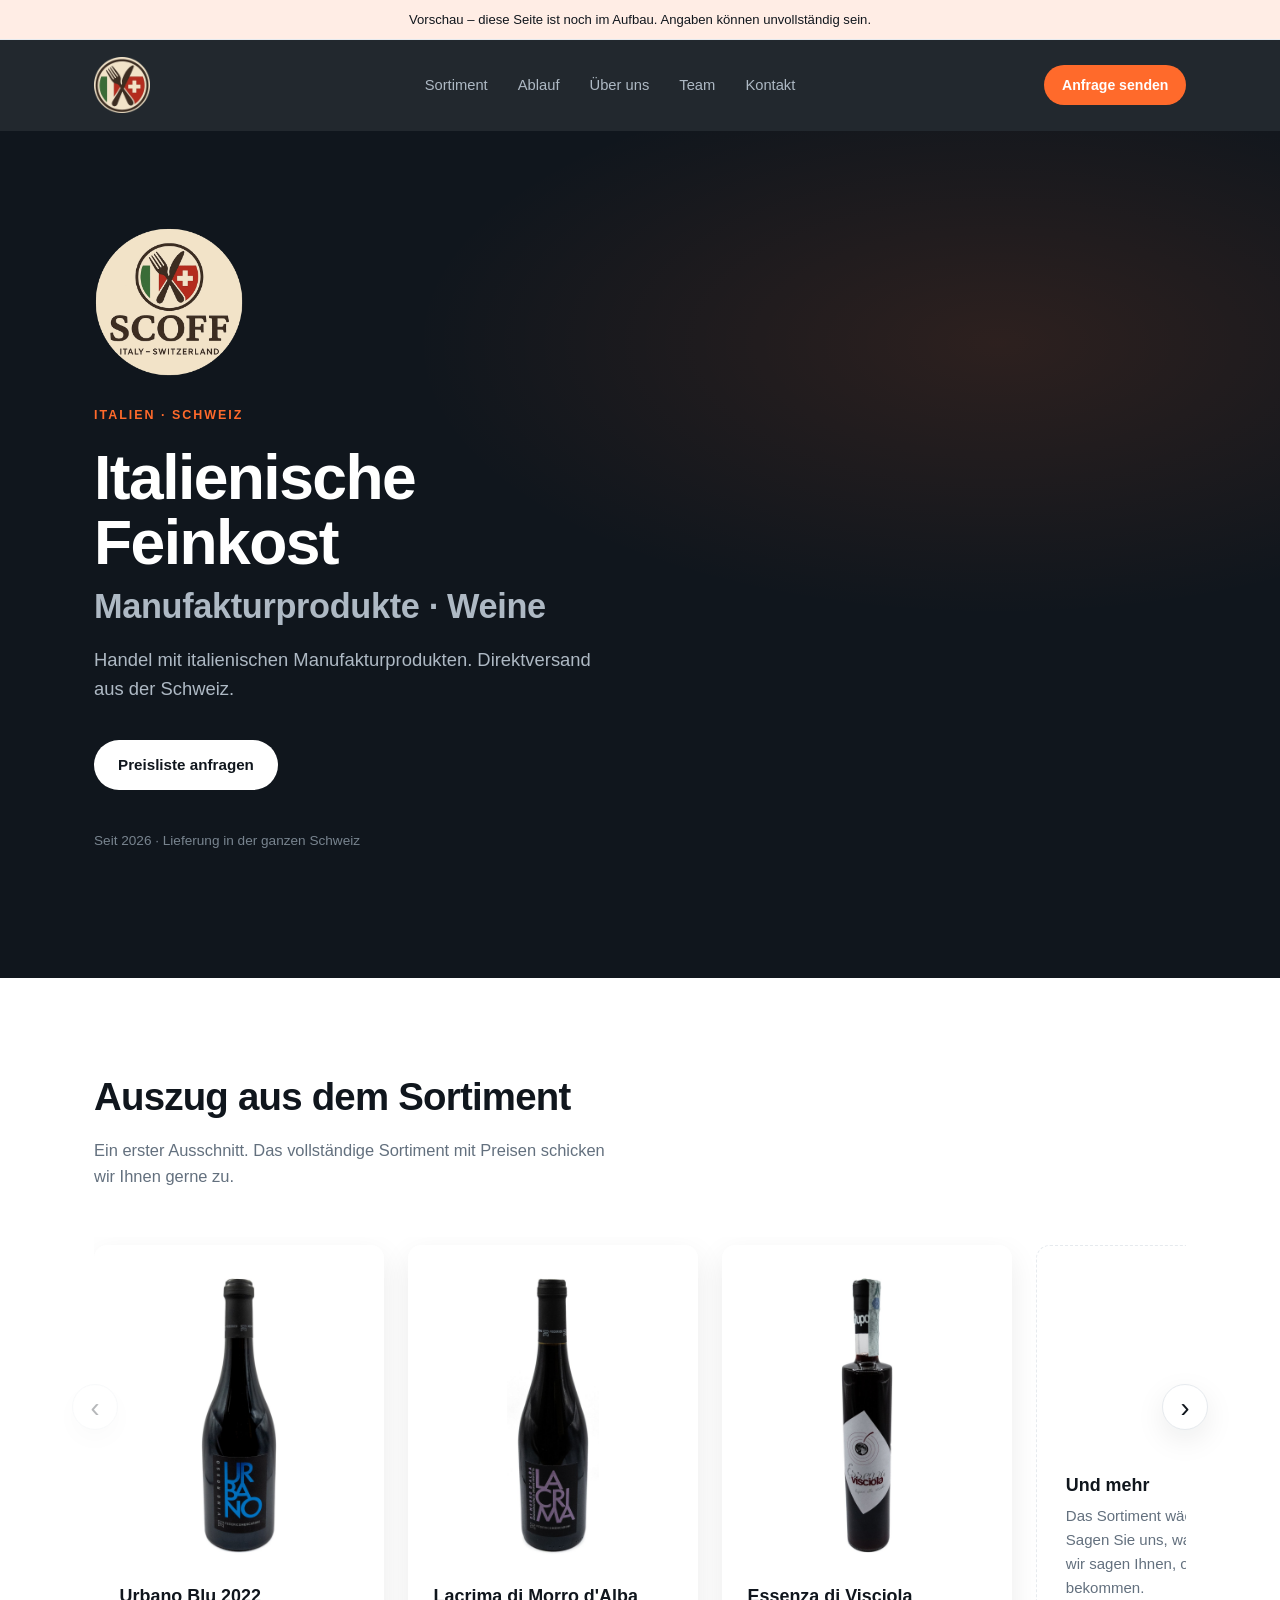
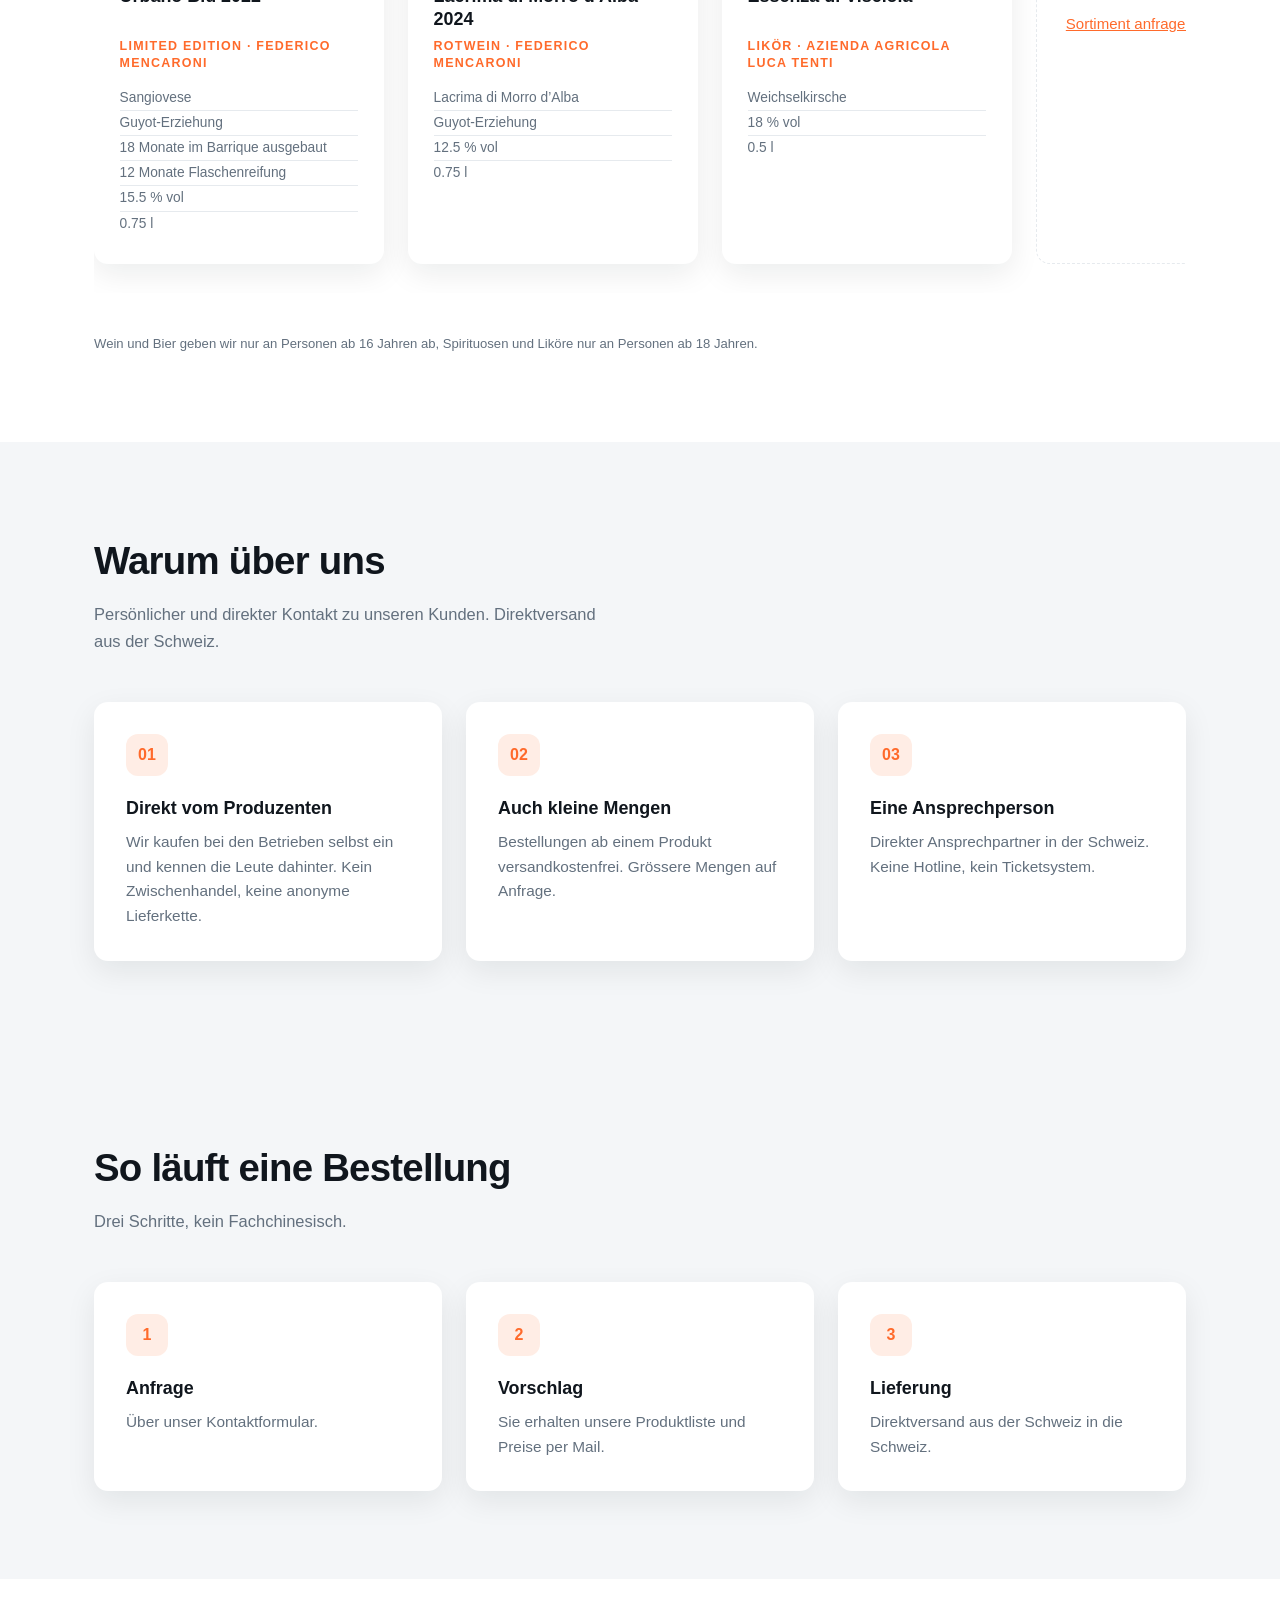
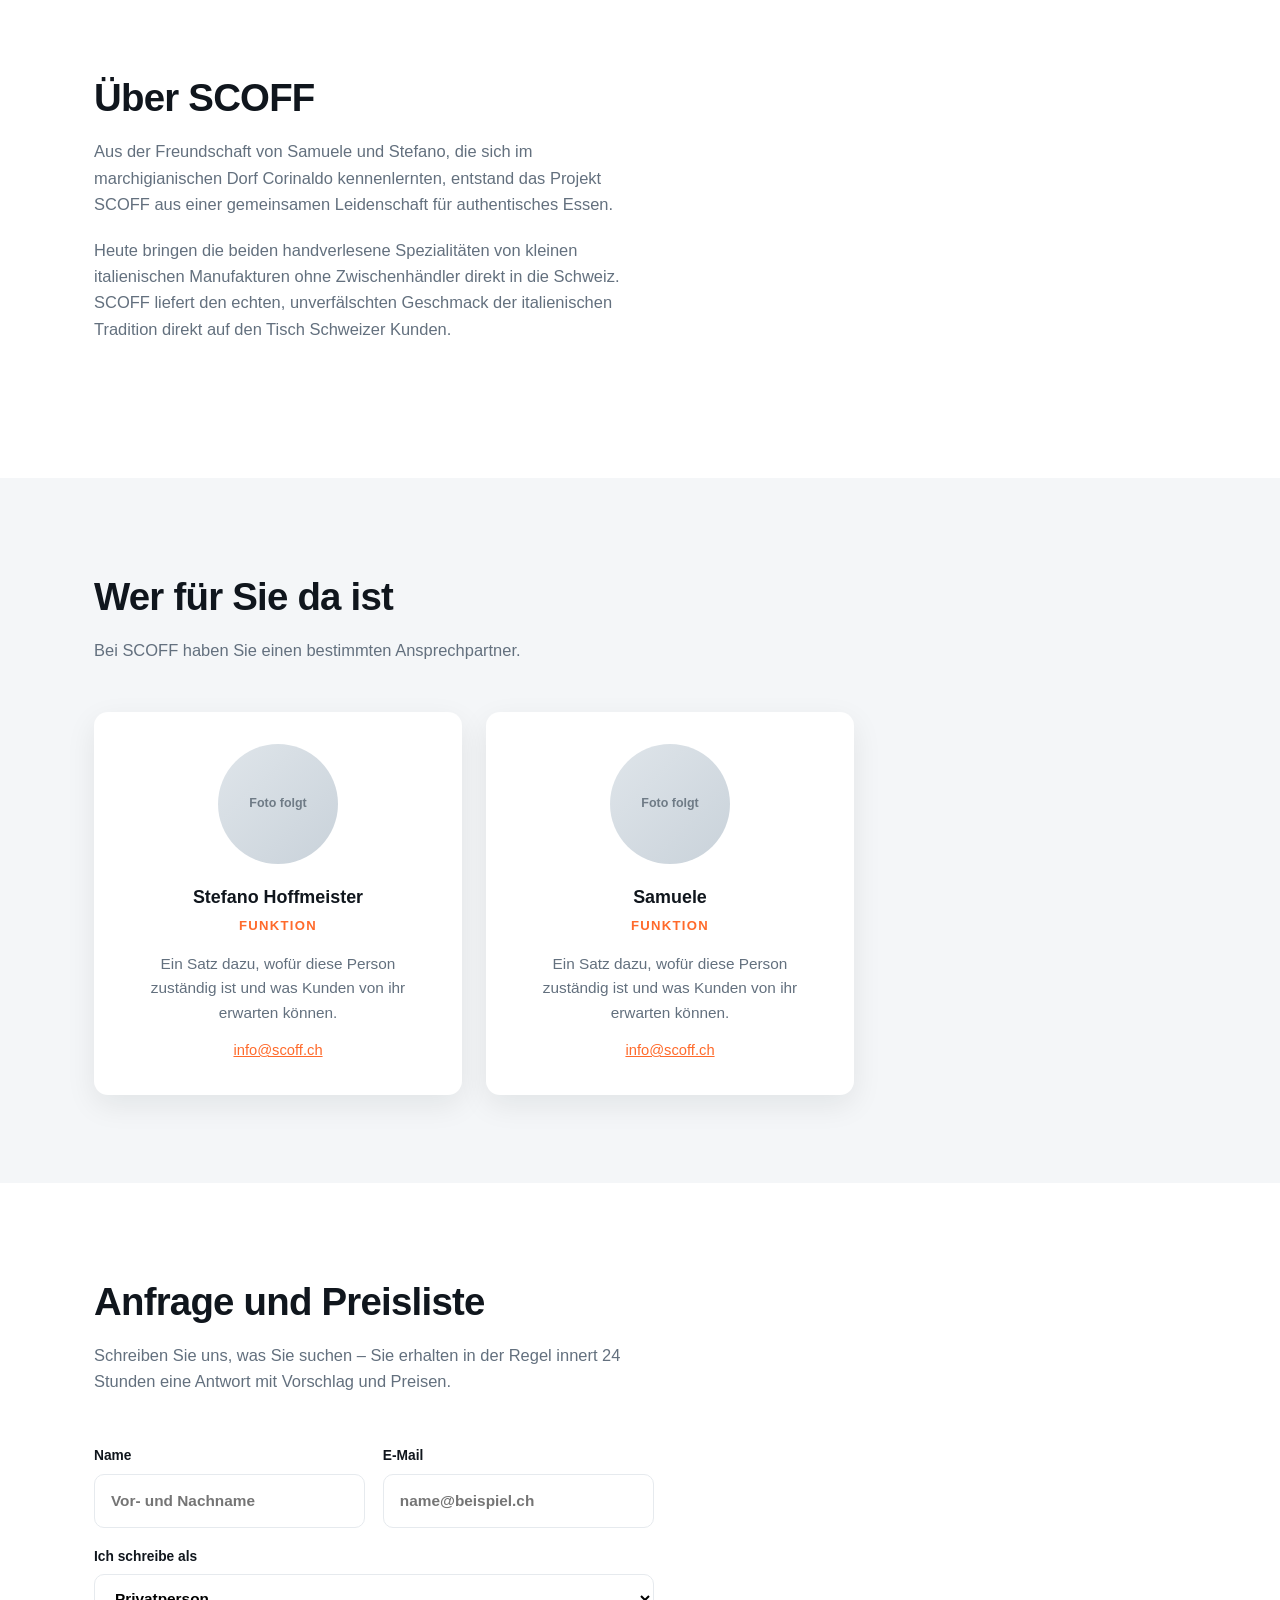
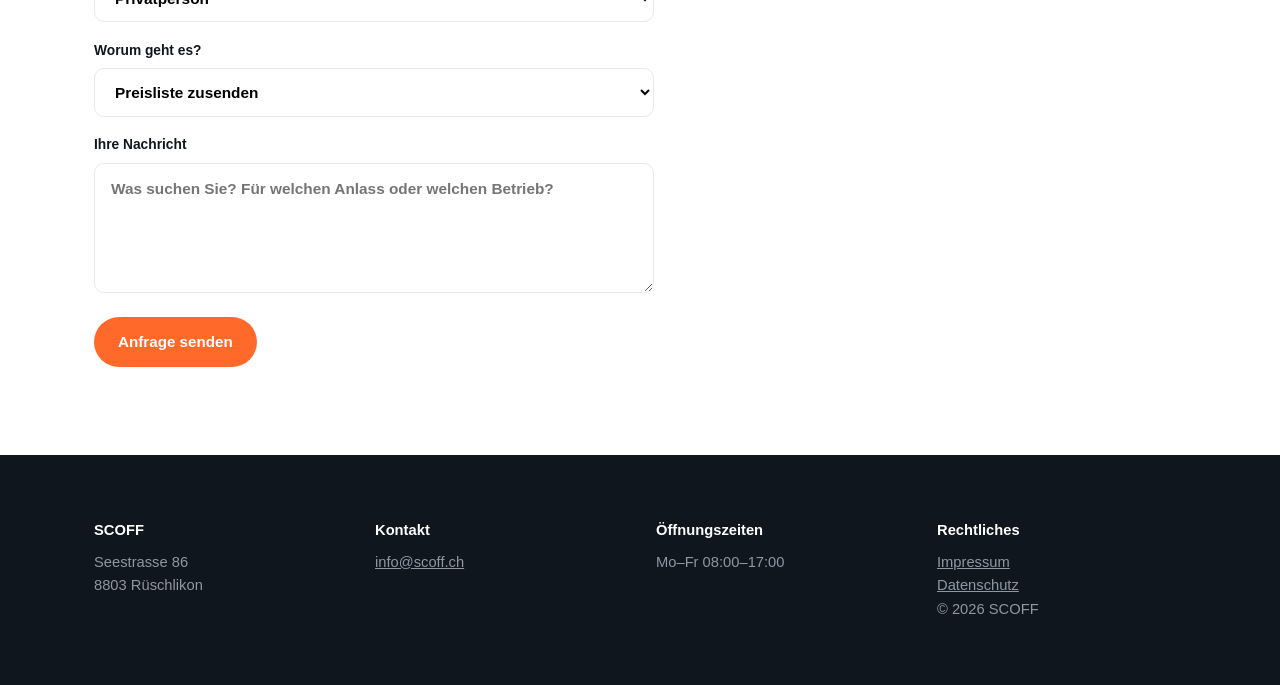
==== index.html @ 2f985b71 "Produktkarten ausgerichtet, Telefonnummer entfernt - Titel und Herkunftszeile bekommen ab 821px Plat" ====
<!DOCTYPE html>
<html lang="de">

<head>
  <meta charset="utf-8">
  <meta name="viewport" content="width=device-width, initial-scale=1">
  <!-- VORSCHAU: hält Suchmaschinen fern, solange die Seite unfertig ist.
       Vor dem Livegang diese Zeile entfernen. Siehe STAND.md. -->
  <meta name="robots" content="noindex, nofollow">
  <title>SCOFF – italienische Feinkost und Manufakturprodukte in der Schweiz</title>
  <!-- PLATZHALTER: anpassen, sobald das Sortiment feststeht.
       Dieser Text erscheint bei Google unter dem Titel. -->
  <meta name="description"
    content="SCOFF handelt mit italienischer Feinkost, Manufakturprodukten und Weinen. Direktversand aus der Schweiz, mit fester Ansprechperson.">
  <link rel="icon" href="images/favicon-32.png" sizes="32x32">
  <link rel="icon" href="images/favicon-64.png" sizes="64x64">
  <link rel="apple-touch-icon" href="images/apple-touch-icon.png">
  <!-- Die Nummer hinter dem Dateinamen ist die Version. Wird sie erhöht,
       holen Browser die Datei neu statt aus dem Zwischenspeicher.
       Nach jeder Änderung an styles.css oder script.js hochzählen. -->
  <link rel="stylesheet" href="styles.css?v=12">
</head>

<body>

  <!-- VORSCHAU-BANNER: vor dem Livegang zusammen mit der noindex-Zeile
       im <head> und der robots.txt entfernen. Siehe STAND.md. -->
  <div class="vorschau">
    Vorschau – diese Seite ist noch im Aufbau. Angaben können unvollständig sein.
  </div>


  <a class="skip-link" href="#inhalt">Zum Inhalt springen</a>

  <!-- ===================== Kopfzeile ===================== -->
  <header class="site-header">
    <div class="wrap">
      <!-- Zwei Fassungen des Logos. Welche zu sehen ist, entscheidet styles.css:
         am Computer das Zeichen, auf dem Handy oben das vollständige Logo und
         nach dem Scrollen Zeichen plus Schriftzug. -->
      <a class="logo" href="index.html" aria-label="SCOFF – zur Startseite">
        <img class="logo-bild logo-bild--voll" src="images/scoff-logo.png" alt="" width="110" height="110">
        <img class="logo-bild logo-bild--zeichen" src="images/scoff-emblem.png" alt="" width="56" height="56">
        <span class="logo-wort">SCOFF</span>
      </a>

      <nav class="nav" id="hauptnavigation" aria-label="Hauptnavigation">
        <a href="#sortiment">Sortiment</a>
        <a href="#ablauf">Ablauf</a>
        <a href="#ueber-uns">Über uns</a>
        <a href="#team">Team</a>
        <a href="#kontakt">Kontakt</a>
        <!-- Nur im aufgeklappten Handy-Menü sichtbar -->
        <a class="nav-cta" href="#kontakt">Anfrage senden</a>
      </nav>

      <div class="header-actions">
        <a class="btn btn--small header-cta" href="#kontakt">Anfrage senden</a>
        <button class="nav-toggle" id="nav-toggle" aria-expanded="false" aria-controls="hauptnavigation">
          <span aria-hidden="true">☰</span>
          <span class="visually-hidden">Menü öffnen</span>
        </button>
      </div>
    </div>
  </header>

  <main id="inhalt">

    <!-- ===================== Hero ===================== -->
    <div class="hero">
      <div class="wrap">
        <!-- PLATZHALTER: Diese drei Zeilen sind das Wichtigste der ganzen Seite.
           Sie sollten in den Worten deines Kollegen stehen, nicht in meinen. -->
        <img class="hero-logo" src="images/scoff-logo.png"
          alt="Logo von SCOFF: Messer und Gabel über der italienischen und der Schweizer Flagge" width="160"
          height="160">
        <p class="eyebrow">Italien · Schweiz</p>
        <h1>Italienische Feinkost<span class="h1-zusatz">Manufakturprodukte · Weine</span></h1>
        <p class="lead">Handel mit italienischen Manufakturprodukten. Direktversand aus der Schweiz.</p>
        <div class="hero-aktionen">
          <a class="btn btn--light" href="#kontakt">Preisliste anfragen</a>
        </div>
        <p class="hero-note">Seit 2026 · Lieferung in der ganzen Schweiz</p>
      </div>
    </div>

    <!-- ===================== Sortiment ===================== -->
    <section class="section" id="sortiment">
      <div class="wrap">
        <h2>Auszug aus dem Sortiment</h2>
          <p class="sub">Ein erster Ausschnitt. Das vollständige Sortiment mit Preisen schicken wir Ihnen gerne zu.</p>

        <div class="slider">
          <button class="slider-knopf slider-knopf--zurueck" type="button" data-richtung="-1">
            <span aria-hidden="true">‹</span>
            <span class="visually-hidden">Vorheriges Produkt</span>
          </button>

          <div class="slider-spur" id="sortiment-spur" role="region" aria-label="Produkte im Sortiment" tabindex="0">

            <article class="produkt">
              <img class="produkt-bild" src="images/wein-urbano.jpg"
                alt="Flasche Urbano, Vino Rosso von Federico Mencaroni" width="456" height="1400" loading="lazy">
              <div class="produkt-text">
                <h3>Urbano Blu 2022</h3>
                <p class="produkt-herkunft">Limited Edition · Federico Mencaroni</p>
                <ul class="produkt-daten">
                  <li>Sangiovese</li>
                  <li>Guyot-Erziehung</li>
                  <li>18 Monate im Barrique ausgebaut</li>
                  <li>12 Monate Flaschenreifung</li>
                  <li>15.5 % vol</li>
                  <li>0.75 l</li>
                </ul>
              </div>
            </article>

            <article class="produkt">
              <img class="produkt-bild" src="images/wein-lacrima.jpg"
                alt="Flasche Lacrima di Morro d'Alba von Federico Mencaroni" width="432" height="1400" loading="lazy">
              <div class="produkt-text">
                <h3>Lacrima di Morro d'Alba 2024</h3>
                <p class="produkt-herkunft">Rotwein · Federico Mencaroni</p>
                <ul class="produkt-daten">
                  <li>Lacrima di Morro d’Alba</li>
                  <li>Guyot-Erziehung</li>
                  <li>12.5 % vol</li>
                  <li>0.75 l</li>
                </ul>
              </div>
            </article>

            <article class="produkt">
              <img class="produkt-bild" src="images/likoer-visciola.jpg"
                alt="Flasche Essenza Visciola, italienischer Sauerkirschlikör" width="344" height="1400" loading="lazy">
              <div class="produkt-text">
                <h3>Essenza di Visciola</h3>
                <p class="produkt-herkunft">Likör · Azienda Agricola Luca Tenti</p>
                <ul class="produkt-daten">
                  <li>Weichselkirsche</li>
                  <li>18 % vol</li>
                  <li>0.5 l</li>
                </ul>
              </div>
            </article>

            <!-- PLATZHALTER: Sobald weitere Kategorien feststehen (Olivenöl, Pasta,
             Salumi, Käse …), hier weitere Karten nach demselben Muster ergänzen.
             Diese Karte bis dahin stehen lassen oder löschen. -->
            <article class="produkt produkt--mehr">
              <div class="produkt-text">
                <h3>Und mehr</h3>
                <p>Das Sortiment wächst laufend. Sagen Sie uns, was Sie suchen – wir sagen Ihnen, ob wir es bekommen.
                </p>
                <p><a href="#kontakt">Sortiment anfragen</a></p>
              </div>
            </article>

          </div>

          <button class="slider-knopf slider-knopf--vor" type="button" data-richtung="1">
            <span aria-hidden="true">›</span>
            <span class="visually-hidden">Nächstes Produkt</span>
          </button>
        </div>

        <p class="slider-hinweis">Zum Blättern wischen oder die Pfeile benutzen.</p>

        <p class="hinweis-klein">Wein und Bier geben wir nur an Personen ab 16 Jahren ab, Spirituosen und Liköre nur an
          Personen ab 18 Jahren.</p>
      </div>
    </section>

    <!-- ===================== Warum SCOFF ===================== -->
    <section class="section section--soft" id="direktimport">
      <div class="wrap">
        <h2>Warum über uns</h2>
        <p class="sub">Persönlicher und direkter Kontakt zu unseren Kunden. Direktversand aus der Schweiz.</p>

        <div class="grid">
          <article class="card">
            <div class="badge" aria-hidden="true">01</div>
            <h3>Direkt vom Produzenten</h3>
            <p>Wir kaufen bei den Betrieben selbst ein und kennen die Leute dahinter. Kein Zwischenhandel, keine anonyme
              Lieferkette.</p>
          </article>
          <article class="card">
            <div class="badge" aria-hidden="true">02</div>
            <h3>Auch kleine Mengen</h3>
            <p>Bestellungen ab einem Produkt versandkostenfrei. Grössere Mengen auf Anfrage.</p>
          </article>
          <article class="card">
            <div class="badge" aria-hidden="true">03</div>
            <h3>Eine Ansprechperson</h3>
            <p>Direkter Ansprechpartner in der Schweiz. Keine Hotline, kein Ticketsystem.</p>
          </article>
        </div>
      </div>
    </section>

    <!-- ===================== Ablauf ===================== -->
    <section class="section section--soft" id="ablauf">
      <div class="wrap">
        <h2>So läuft eine Bestellung</h2>
        <p class="sub">Drei Schritte, kein Fachchinesisch.</p>

        <div class="grid">
          <article class="card">
            <div class="badge" aria-hidden="true">1</div>
            <h3>Anfrage</h3>
            <p>Über unser Kontaktformular.</p>
          </article>
          <article class="card">
            <div class="badge" aria-hidden="true">2</div>
            <h3>Vorschlag</h3>
            <p>Sie erhalten unsere Produktliste und Preise per Mail.</p>
          </article>
          <article class="card">
            <div class="badge" aria-hidden="true">3</div>
            <h3>Lieferung</h3>
            <p>Direktversand aus der Schweiz in die Schweiz.</p>
          </article>
        </div>
      </div>
    </section>

    <!-- ===================== Über uns ===================== -->
    <section class="section" id="ueber-uns">
      <div class="wrap">
        <div>
          <h2>Über SCOFF</h2>
          <p class="sub sub--tight">Aus der Freundschaft von Samuele und Stefano, die sich im marchigianischen Dorf
            Corinaldo kennenlernten, entstand das Projekt SCOFF aus einer gemeinsamen Leidenschaft für authentisches
            Essen.</p>
          <p class="sub">Heute bringen die beiden handverlesene Spezialitäten von kleinen italienischen Manufakturen
            ohne Zwischenhändler direkt in die Schweiz. SCOFF liefert den echten, unverfälschten Geschmack der
            italienischen Tradition direkt auf den Tisch Schweizer Kunden.</p>
        </div>
      </div>
    </section>

    <!-- ===================== Team ===================== -->
    <section class="section section--soft" id="team">
      <div class="wrap">
        <h2>Wer für Sie da ist</h2>
        <p class="sub">Bei SCOFF haben Sie einen bestimmten Ansprechpartner.</p>

        <div class="team">

          <article class="person">
            <!-- PLATZHALTER: sobald das Foto da ist, das div durch dieses img ersetzen:
               <img class="person-foto" src="images/person-1.jpg" alt="Portrait von VORNAME NACHNAME"> -->
            <div class="person-foto person-foto--leer" aria-hidden="true">Foto folgt</div>
            <!-- PLATZHALTER: Funktion und den Satz eintragen, sobald sie da sind. -->
            <h3>Stefano Hoffmeister</h3>
            <p class="person-rolle">Funktion</p>
            <p>Ein Satz dazu, wofür diese Person zuständig ist und was Kunden von ihr erwarten können.</p>
            <p class="person-kontakt">
              <a href="mailto:info@scoff.ch">info@scoff.ch</a>
            </p>
          </article>

          <article class="person">
            <!-- PLATZHALTER: sobald das Foto da ist, das div durch dieses img ersetzen:
               <img class="person-foto" src="images/person-2.jpg" alt="Portrait von VORNAME NACHNAME"> -->
            <div class="person-foto person-foto--leer" aria-hidden="true">Foto folgt</div>
            <!-- PLATZHALTER: Nachname, Funktion und den Satz eintragen, sobald sie da sind. -->
            <h3>Samuele</h3>
            <p class="person-rolle">Funktion</p>
            <p>Ein Satz dazu, wofür diese Person zuständig ist und was Kunden von ihr erwarten können.</p>
            <p class="person-kontakt">
              <a href="mailto:info@scoff.ch">info@scoff.ch</a>
            </p>
          </article>

        </div>
      </div>
    </section>

    <!-- ===================== Kontakt ===================== -->
    <section class="section" id="kontakt">
      <div class="wrap">
        <h2>Anfrage und Preisliste</h2>
        <p class="sub">Schreiben Sie uns, was Sie suchen – Sie erhalten in der Regel innert 24 Stunden eine Antwort mit
          Vorschlag und Preisen.</p>

        <!-- PLATZHALTER: DEINE_FORM_ID in der nächsten Zeile durch die echte
           Formspree-ID ersetzen. Sie steht nach dem Anlegen des Formulars auf
           formspree.io und sieht etwa so aus: xayzbwqr
           Vorher verschickt das Formular nichts. -->
        <form class="form" action="https://formspree.io/f/DEINE_FORM_ID" method="POST">

          <!-- Nach dem Absenden landet der Besucher auf der Danke-Seite. -->
          <input type="hidden" name="_next" value="https://canuma-studio.github.io/Scoff/danke.html">
          <!-- Betreffzeile der Mail, die bei euch ankommt. -->
          <input type="hidden" name="_subject" value="Neue Anfrage über die Website">
          <!-- Spamfalle: für Menschen unsichtbar. Füllt ein Bot sie aus,
             verwirft Formspree die Anfrage. -->
          <input type="text" name="_gotcha" class="gotcha" tabindex="-1" autocomplete="off">

          <div class="form-row">
            <div>
              <label for="name">Name
                <input type="text" id="name" name="name" placeholder="Vor- und Nachname" required>
              </label>
            </div>
            <div>
              <label for="email">E-Mail
                <input type="email" id="email" name="email" placeholder="name@beispiel.ch" required>
              </label>
            </div>
          </div>

          <label for="typ">Ich schreibe als
            <select id="typ" name="typ">
              <option>Privatperson</option>
              <option>Restaurant oder Bar</option>
              <option>Handel oder Wiederverkauf</option>
              <option>Anderes</option>
            </select>
          </label>

          <label for="anliegen">Worum geht es?
            <select id="anliegen" name="anliegen">
              <option>Preisliste zusenden</option>
              <option>Beratung zu einem Produkt</option>
              <option>Bestellung</option>
              <option>Anderes</option>
            </select>
          </label>

          <label for="nachricht">Ihre Nachricht
            <textarea id="nachricht" name="nachricht"
              placeholder="Was suchen Sie? Für welchen Anlass oder welchen Betrieb?" required></textarea>
          </label>

          <div><button class="btn" type="submit">Anfrage senden</button></div>
        </form>
      </div>
    </section>

  </main>

  <!-- ===================== Fusszeile ===================== -->
  <footer class="site-footer">
    <div class="wrap">
      <!-- PLATZHALTER: Telefon und E-Mail fehlen noch. -->
      <div>
        <strong>SCOFF</strong>
        Seestrasse 86<br>
        8803 Rüschlikon
      </div>
      <div>
        <strong>Kontakt</strong>
        <!-- PLATZHALTER: echte E-Mail-Adresse eintragen, sobald die Domain steht. -->
        <a href="mailto:info@scoff.ch">info@scoff.ch</a>
      </div>
      <div>
        <strong>Öffnungszeiten</strong>
        Mo–Fr 08:00–17:00
      </div>
      <div>
        <strong>Rechtliches</strong>
        <a href="impressum.html">Impressum</a><br>
        <a href="datenschutz.html">Datenschutz</a><br>
        <span>© <span id="jahr">2026</span> SCOFF</span>
      </div>
    </div>
  </footer>

  <script src="script.js?v=12"></script>
</body>

</html>
---- styles.css ----
/* ==========================================================================
   Scoff – zentrale Stildatei
   Alle Farben, Abstände und Schriftgrössen stehen HIER oben als Variablen.
   Willst du z.B. die Akzentfarbe ändern: nur --accent anpassen, sonst nichts.
   ========================================================================== */

/* --- 1. Design-Variablen (die einzige Stelle mit festen Werten) ----------- */
:root {
  /* Farben */
  --bg:            #ffffff;
  --bg-soft:       #f4f6f8;
  --dark:          #10161d;
  --ink:           #10161d;
  --muted:         #63707e;
  --line:          #e6eaee;
  --accent:        #ff6a2b;
  --accent-soft:   rgba(255, 106, 43, 0.12);
  --accent-ink:    #ffffff;
  --on-dark:       #aeb9c4;

  /* Abstände */
  --gap:           1.5rem;
  --gap-lg:        3.5rem;
  --section-y:     5.5rem;

  /* Bausteine mit fester Groesse */
  --logo-klein:          56px;   /* Logo in der Kopfzeile */
  --logo-handy-gross:    118px;  /* vollstaendiges Logo oben auf dem Handy */
  --logo-hero:           150px;  /* grosses Logo im Hero */
  --header-hoehe:        96px;   /* damit Ankerlinks nicht darunter rutschen */
  --produkt-bild-hoehe:  340px;  /* Hoehe der Flaschenfotos */
  --produkt-breite:      290px;  /* Breite einer Produktkarte im Slider */

  /* Formen */
  --radius:        14px;
  --radius-sm:     10px;
  --shadow:        0 10px 30px rgba(16, 22, 29, .08);

  /* Schrift */
  --font: -apple-system, BlinkMacSystemFont, "Segoe UI", Helvetica, Arial, sans-serif;
  --max-width: 1140px;
}

/* --- 2. Grundlagen ------------------------------------------------------- */
* { box-sizing: border-box; }

html { scroll-behavior: smooth; }

body {
  margin: 0;
  font-family: var(--font);
  color: var(--ink);
  background: var(--bg);
  line-height: 1.6;
  -webkit-font-smoothing: antialiased;
}

img { max-width: 100%; display: block; }

a { color: var(--accent); }

:focus-visible {
  outline: 3px solid var(--accent);
  outline-offset: 2px;
}

/* Damit Ankerlinks nicht unter dem fixen Header verschwinden */
section { scroll-margin-top: var(--header-hoehe); }

/* Nur für Screenreader sichtbar */
.visually-hidden {
  position: absolute; width: 1px; height: 1px;
  padding: 0; margin: -1px; overflow: hidden;
  clip: rect(0 0 0 0); white-space: nowrap; border: 0;
}

.skip-link {
  position: absolute; left: 0; top: -60px; z-index: 100;
  background: var(--accent); color: var(--accent-ink);
  padding: .8rem 1.2rem; text-decoration: none;
}
.skip-link:focus { top: 0; }

/* --- 3. Layout-Bausteine ------------------------------------------------- */
.wrap {
  max-width: var(--max-width);
  margin: 0 auto;
  padding-inline: var(--gap);
}

.section { padding-block: var(--section-y); }
.section--soft { background: var(--bg-soft); }

.grid {
  display: grid;
  grid-template-columns: repeat(auto-fit, minmax(240px, 1fr));
  gap: var(--gap);
}

.two-col {
  display: grid;
  grid-template-columns: 1fr 1fr;
  gap: var(--gap-lg);
  align-items: center;
}

/* --- 4. Schrift ---------------------------------------------------------- */
h1 {
  font-size: clamp(2.2rem, 5.5vw, 3.9rem);
  line-height: 1.05;
  letter-spacing: -.025em;
  font-weight: 800;
  margin: 0 0 1.3rem;
  max-width: 16ch;
}

h2 {
  font-size: clamp(1.7rem, 3.4vw, 2.4rem);
  letter-spacing: -.02em;
  font-weight: 800;
  margin: 0 0 .6rem;
}

h3 { font-size: 1.12rem; font-weight: 700; margin: 0 0 .5rem; }

.eyebrow {
  color: var(--accent);
  font-weight: 700;
  letter-spacing: .16em;
  font-size: .78rem;
  text-transform: uppercase;
  margin: 0 0 1.2rem;
}

.lead { font-size: 1.15rem; margin: 0 0 2.3rem; max-width: 50ch; }

.sub {
  color: var(--muted);
  font-size: 1.03rem;
  margin: 0 0 3rem;
  max-width: 58ch;
}

.sub--tight { margin-bottom: 1.2rem; }

/* --- 5. Knöpfe ----------------------------------------------------------- */
.btn {
  display: inline-block;
  background: var(--accent);
  color: var(--accent-ink);
  text-decoration: none;
  padding: .8rem 1.5rem;
  border-radius: 999px;
  font: inherit;
  font-weight: 700;
  font-size: .95rem;
  border: none;
  cursor: pointer;
}
.btn:hover { filter: brightness(1.07); }
.btn--small { padding: .55rem 1.1rem; font-size: .88rem; }
.btn--light { background: #fff; color: var(--dark); }

/* --- 5b. Vorschau-Hinweis ------------------------------------------------ */
/* Dezenter Streifen ganz oben, solange die Seite unfertig ist. Scrollt weg,
   die Kopfzeile darunter bleibt wie gewohnt oben kleben.
   Vor dem Livegang zusammen mit dem Banner im HTML entfernen. */
.vorschau {
  background: var(--accent-soft);
  color: var(--ink);
  border-bottom: 1px solid var(--line);
  text-align: center;
  font-size: .82rem;
  padding: .55rem var(--gap);
}

/* --- 6. Kopfzeile -------------------------------------------------------- */
.site-header {
  position: sticky; top: 0; z-index: 20;
  background: rgba(16, 22, 29, .92);
  backdrop-filter: blur(8px);
}

.site-header .wrap {
  display: flex; align-items: center; justify-content: space-between;
  gap: 1rem; padding-block: 1.1rem;
  transition: padding-block .25s ease;
}

/* In der Kopfzeile steht nur das Emblem - der Name steht gross im Hero. */
.logo {
  display: flex; align-items: center;
  text-decoration: none;
}

.logo-bild {
  width: var(--logo-klein);
  height: var(--logo-klein);
  /* Damit das Logo beim Scrollen gleitend schrumpft statt zu springen */
  transition: width .25s ease, height .25s ease;
}

/* Am Computer steht in der Kopfzeile nur das Zeichen; der Name steht
   gross im Hero. Die beiden anderen Fassungen sind fuer das Handy. */
.logo-bild--voll { display: none; }
.logo-wort { display: none; }

.nav a {
  margin-left: 1.6rem; text-decoration: none;
  color: var(--on-dark); font-size: .92rem; font-weight: 500;
}
.nav a:hover { color: #fff; }

.header-actions {
  display: flex;
  align-items: center;
  gap: .5rem;
}

/* Knopf im aufgeklappten Handy-Menü. Auf dem Desktop unsichtbar,
   dort steht der Knopf rechts in der Kopfzeile. */
.nav-cta { display: none; }

.nav-toggle {
  display: none;
  background: none; border: 0; cursor: pointer;
  padding: .4rem; color: #fff; font-size: 1.5rem; line-height: 1;
}

/* --- 7. Hero ------------------------------------------------------------- */
.hero {
  background: var(--dark); color: #fff;
  padding-block: 6rem 7rem;
  position: relative; overflow: hidden;
}
.hero::after {
  content: ""; position: absolute; inset: 0; pointer-events: none;
  background: radial-gradient(900px 420px at 78% 25%, var(--accent-soft), transparent 65%);
}
.hero .wrap { position: relative; z-index: 1; }

/* Grosses Logo ueber der Schlagzeile */
.hero-logo {
  width: var(--logo-hero);
  height: var(--logo-hero);
  margin-bottom: 1.8rem;
}
/* Zweite Zeile der Hero-Ueberschrift: gleiche Ueberschrift, kleiner gesetzt.
   Die Groesse ist in em angegeben, haengt also an der Groesse von h1 und
   waechst und schrumpft mit ihr mit. */
.h1-zusatz {
  display: block;
  font-size: .55em;
  font-weight: 700;
  letter-spacing: -.01em;
  color: var(--on-dark);
  margin-top: .35em;
}

.hero .lead { color: var(--on-dark); }
.hero-note { margin-top: 2.5rem; color: #78848f; font-size: .85rem; }

/* Die beiden Knöpfe im Hero. flex mit gap statt margin-left:
   so stehen sie beim Umbrechen sauber untereinander. */
.hero-aktionen {
  display: flex;
  flex-wrap: wrap;
  gap: .7rem;
}

/* --- 8. Karten und Panels ------------------------------------------------ */
.card {
  background: #fff;
  border-radius: var(--radius);
  padding: 2rem;
  box-shadow: var(--shadow);
}
.card p { margin: 0; color: var(--muted); font-size: .96rem; }

.badge {
  width: 42px; height: 42px; border-radius: 12px;
  background: var(--accent-soft); color: var(--accent);
  display: grid; place-items: center;
  font-weight: 800; margin-bottom: 1.1rem;
}

.panel {
  background: #fff;
  border-radius: var(--radius);
  padding: 2.5rem;
  box-shadow: var(--shadow);
}
.panel p { color: var(--muted); margin: 0 0 1.6rem; }
.panel--dark { background: var(--dark); color: #fff; }
.panel--dark p { color: var(--on-dark); }

.split { display: grid; grid-template-columns: 1fr 1fr; gap: var(--gap); }

/* Produktkarten im Sortiment */
.produkt {
  background: #fff;
  border-radius: var(--radius);
  box-shadow: var(--shadow);
  overflow: hidden;
  display: flex;
  flex-direction: column;
}

/* contain statt cover: die Flasche wird nie angeschnitten.
   Feste Hoehe, damit alle Flaschen gleich gross wirken. */
.produkt-bild {
  width: 100%;
  height: var(--produkt-bild-hoehe);
  object-fit: contain;
  background: #fff;
  padding: 1.4rem;
}

.produkt-text { padding: 0 1.6rem 1.8rem; }
.produkt-text p { color: var(--muted); font-size: .94rem; margin: 0 0 .7rem; }
.produkt-text p:last-child { margin-bottom: 0; }

/* Damit die Datenlisten aller Karten auf gleicher Hoehe beginnen, bekommen
   Titel und Herkunftszeile so viel Platz, wie die laengste von beiden braucht:
   zwei Zeilen. Nur ab 821px noetig - auf dem Handy steht immer nur eine
   Karte im Bild, dort waere der reservierte Platz nur eine Luecke. */
@media (min-width: 821px) {
  /* Zeilenhoehe fest, damit min-height genau zwei Zeilen entspricht. */
  .produkt-text h3 { line-height: 1.25; min-height: 2.5em; }
  .produkt .produkt-herkunft { line-height: 1.35; min-height: 2.7em; }
  .produkt--mehr .produkt-text h3 { min-height: 0; }
}

.produkt .produkt-herkunft {
  color: var(--accent);
  font-weight: 700;
  font-size: .78rem;
  letter-spacing: .1em;
  text-transform: uppercase;
  margin-bottom: .9rem;
}

/* Karte ohne Foto, die auf das restliche Sortiment hinweist */
.produkt--mehr {
  background: transparent;
  box-shadow: none;
  border: 1px dashed var(--line);
  justify-content: center;
}
.produkt--mehr .produkt-text { padding: 2rem 1.8rem; }

/* Kleiner rechtlicher Hinweis unter dem Sortiment */
.hinweis-klein {
  color: var(--muted);
  font-size: .82rem;
  margin: 2.5rem 0 0;
}

/* Personen im Team-Abschnitt */
.team {
  display: grid;
  grid-template-columns: repeat(auto-fit, minmax(260px, 1fr));
  gap: var(--gap);
  max-width: 760px;
}

.person {
  background: #fff;
  border-radius: var(--radius);
  padding: 2rem;
  box-shadow: var(--shadow);
  text-align: center;
}
.person h3 { margin-bottom: .2rem; }
.person p { color: var(--muted); font-size: .96rem; margin: 0 0 .8rem; }
.person p:last-child { margin-bottom: 0; }

.person-foto {
  width: 120px; height: 120px;
  border-radius: 50%;
  object-fit: cover;
  margin: 0 auto 1.2rem;
}

/* Graue Fläche, solange das Portrait fehlt */
.person-foto--leer {
  background: linear-gradient(135deg, #dfe5ea, #c9d2da);
  display: grid; place-items: center;
  color: #6f7b86; font-size: .78rem; font-weight: 600;
}

/* Zwei Klassen statt !important, damit die Regel oben gewinnt */
.person .person-rolle {
  color: var(--accent);
  font-weight: 700;
  font-size: .82rem;
  letter-spacing: .1em;
  text-transform: uppercase;
  margin-bottom: 1rem;
}

.person-kontakt a { font-size: .92rem; }

/* Platzhalter für Bilder, bis die echten Fotos da sind */
.placeholder {
  background: linear-gradient(135deg, #dfe5ea, #c9d2da);
  border-radius: var(--radius);
  aspect-ratio: 4 / 3;
  display: grid; place-items: center;
  color: #6f7b86; font-size: .85rem; font-weight: 600;
}

/* Datenzeilen auf der Produktkarte: Rebsorte, Ausbau, Alkohol, Inhalt.
   Bewusst schlicht – die Angaben sollen lesbar sein, nicht schreien. */
.produkt-daten {
  list-style: none;
  margin: .6rem 0 0;
  padding: 0;
  color: var(--muted);
  font-size: .86rem;
  line-height: 1.75;
}

.produkt-daten li + li { border-top: 1px solid var(--line); }

/* --- 8b. Slider fuers Sortiment ------------------------------------------ */
.slider { position: relative; }

/* Die Spur ist ein waagrechter Streifen, der sich wischen laesst.
   scroll-snap sorgt dafuer, dass er immer an einer Karte stehen bleibt. */
.slider-spur {
  display: flex;
  gap: var(--gap);
  overflow-x: auto;
  scroll-snap-type: x mandatory;
  scroll-behavior: smooth;
  padding-block: .5rem 1.8rem;
  scrollbar-width: none;
}
.slider-spur::-webkit-scrollbar { display: none; }

.slider-spur > .produkt {
  flex: 0 0 var(--produkt-breite);
  scroll-snap-align: start;
}

.slider-knopf {
  position: absolute;
  top: calc(var(--produkt-bild-hoehe) / 2);
  transform: translateY(-50%);
  z-index: 2;
  width: 46px; height: 46px;
  border-radius: 50%;
  border: 1px solid var(--line);
  background: #fff;
  color: var(--ink);
  box-shadow: var(--shadow);
  cursor: pointer;
  font-size: 1.7rem;
  line-height: 1;
  display: grid;
  place-items: center;
}
.slider-knopf:hover { border-color: var(--accent); color: var(--accent); }
.slider-knopf[disabled] { opacity: .3; cursor: default; }
.slider-knopf[disabled]:hover { border-color: var(--line); color: var(--ink); }

.slider-knopf--zurueck { left: -22px; }
.slider-knopf--vor { right: -22px; }

/* Hinweis nur dort, wo gewischt wird */
.slider-hinweis {
  display: none;
  color: var(--muted);
  font-size: .85rem;
  margin: 0;
}

/* --- 9. Formular --------------------------------------------------------- */
.form { display: grid; gap: 1.1rem; max-width: 560px; }
.form label { font-size: .86rem; font-weight: 700; }
.form input,
.form textarea,
.form select {
  width: 100%;
  padding: .85rem 1rem;
  border: 1px solid var(--line);
  border-radius: var(--radius-sm);
  font: inherit; font-size: .96rem;
  margin-top: .4rem; background: #fff;
}
.form textarea { min-height: 130px; resize: vertical; }
.form-row { display: grid; grid-template-columns: 1fr 1fr; gap: 1.1rem; }

/* Spamfalle im Kontaktformular – darf nie sichtbar sein. */
.gotcha { position: absolute; left: -9999px; width: 1px; height: 1px; }

/* --- 10. Fusszeile ------------------------------------------------------- */
.site-footer {
  background: var(--dark); color: #8d98a3;
  padding-block: 4rem; font-size: .92rem;
}
.site-footer .wrap {
  display: grid;
  grid-template-columns: repeat(auto-fit, minmax(200px, 1fr));
  gap: 2rem;
}
.site-footer strong { color: #fff; display: block; margin-bottom: .5rem; }
.site-footer a { color: #8d98a3; }

/* --- 11. Unterseiten (Impressum und weitere Textseiten) ------------------ */
.page-head {
  background: var(--dark);
  color: #fff;
  padding-block: 4rem 3.5rem;
}
.page-head h1 { margin-bottom: .8rem; }
.page-head .sub { color: var(--on-dark); margin-bottom: 0; }

.legal { max-width: 68ch; }
.legal h2 { font-size: 1.3rem; margin-top: 2.8rem; }
.legal h2:first-child { margin-top: 0; }
.legal p { color: var(--muted); margin: 0 0 1rem; }
.legal strong { color: var(--ink); }

/* Sichtbarer Hinweis, solange echte Angaben fehlen. Beim Einsetzen der
   richtigen Daten wird dieser Absatz einfach gelöscht. */
.platzhalter {
  background: var(--accent-soft);
  border-left: 3px solid var(--accent);
  border-radius: var(--radius-sm);
  padding: .9rem 1.1rem;
  color: var(--ink);
  font-size: .9rem;
}

/* Danke-Seite nach dem Absenden des Formulars */
.danke { text-align: center; }
.danke h1 { max-width: none; margin-inline: auto; }
.danke .lead { margin-inline: auto; }

.danke-icon {
  width: 64px; height: 64px; border-radius: 50%;
  background: var(--accent-soft); color: var(--accent);
  display: grid; place-items: center;
  font-size: 1.8rem; font-weight: 800;
  margin: 0 auto 1.6rem;
}

/* --- 12. Handy und kleine Bildschirme ------------------------------------ */
@media (max-width: 820px) {
  :root {
    --section-y: 3.5rem;
    --gap-lg: 2rem;
    --logo-klein: 44px;
    --logo-hero: 104px;
    --header-hoehe: 80px;
    --produkt-bild-hoehe: 300px;
  }

  .two-col,
  .split,
  .form-row { grid-template-columns: 1fr; }

  /* Auf dem Handy brauchen die zwei Hero-Knoepfe nicht zu sein: das Sortiment
     folgt direkt darunter, und der Anfrage-Knopf steckt im Menue. */
  .hero-aktionen { display: none; }

  /* Ohne die Knoepfe die Abstaende im Hero nachziehen */
  .hero .lead { margin-bottom: 0; }
  .hero-note { margin-top: 1.6rem; }

  /* Kopfzeile entlasten: nur Logo und Menuezeichen.
     Der Anfrage-Knopf wandert ins aufgeklappte Menue. */
  .header-cta { display: none; }

  /* Auf dem Handy gibt es nur ein Logo: das grosse Symbol oben in der
     Kopfzeile. Das Logo im Hero entfaellt hier. */
  .hero-logo { display: none; }

  /* Die Kopfzeile hat oben denselben Farbton wie der Hero und keinen Rand -
     dadurch wirkt sie wie ein Teil des Heros statt wie ein Balken.
     Links das grosse Symbol, rechts die drei Striche. */
  .site-header {
    background: var(--dark);
    backdrop-filter: none;
  }
  .site-header .wrap { padding-block: 1.2rem; }
  /* Auf dem Handy immer dasselbe Logo - nur die Groesse aendert sich.
     Weder das ausgeschnittene Zeichen noch der Schriftzug daneben. */
  .logo-bild--voll {
    display: block;
    width: var(--logo-handy-gross);
    height: var(--logo-handy-gross);
  }
  .logo-bild--zeichen { display: none; }
  .logo-wort { display: none; }

  /* Sobald gescrollt wird, schrumpft das Symbol und die Kopfzeile bekommt
     einen Schatten. So bleibt das Menue immer erreichbar, ohne dass oben
     ein Balken im Weg ist. */
  .site-header--gescrollt {
    box-shadow: 0 6px 20px rgba(0, 0, 0, .35);
  }
  .site-header--gescrollt .wrap { padding-block: .7rem; }

  /* Nach dem Scrollen schrumpft dasselbe Logo auf die kleine Groesse.
     Der Uebergang kommt von der transition weiter oben. */
  .site-header--gescrollt .logo-bild--voll {
    width: var(--logo-klein);
    height: var(--logo-klein);
  }

  /* Der Hero schliesst direkt an die Kopfzeile an */
  .hero { padding-block: 1.5rem 3.5rem; }

  .nav .nav-cta {
    display: block;
    margin-top: 1rem;
    padding: .85rem 1.2rem;
    background: var(--accent);
    color: var(--accent-ink);
    border-radius: 999px;
    text-align: center;
    font-weight: 700;
  }

  /* Auf dem Handy wird gewischt, die Pfeile braucht es nicht */
  .slider-knopf { display: none; }
  .slider-hinweis { display: block; }
  .slider-spur > .produkt { flex-basis: 78vw; }

  .header-actions {
  display: flex;
  align-items: center;
  gap: .5rem;
}

.nav-toggle { display: block; }

  .nav {
    display: none;
    position: absolute; left: 0; right: 0; top: 100%;
    background: var(--dark);
    padding: 1rem var(--gap) 1.5rem;
    border-top: 1px solid rgba(255, 255, 255, .1);
    /* Schatten nach unten, damit sich das Menue sichtbar vom
       ebenfalls dunklen Hero abhebt */
    box-shadow: 0 18px 30px rgba(0, 0, 0, .45);
  }
  .nav[data-open="true"] { display: block; }
  .nav a { display: block; margin: 0; padding: .7rem 0; font-size: 1rem; }
}
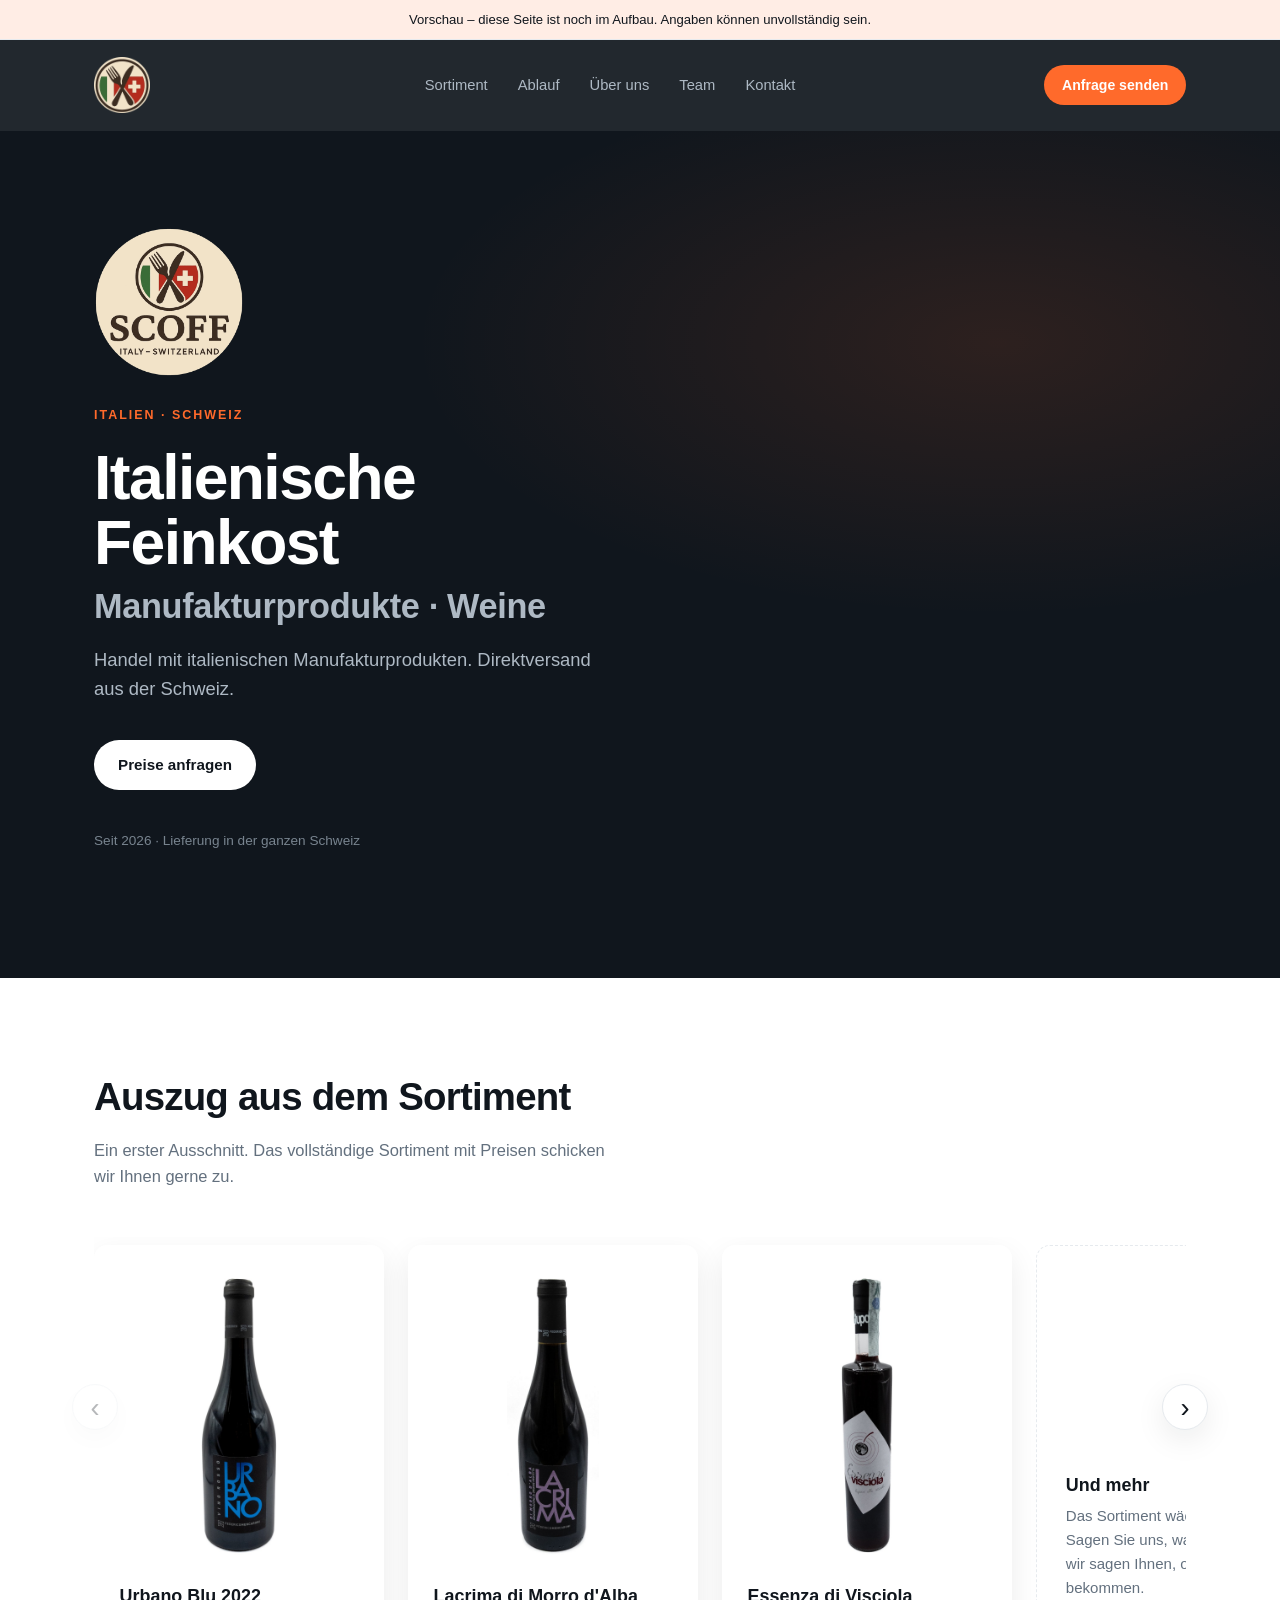
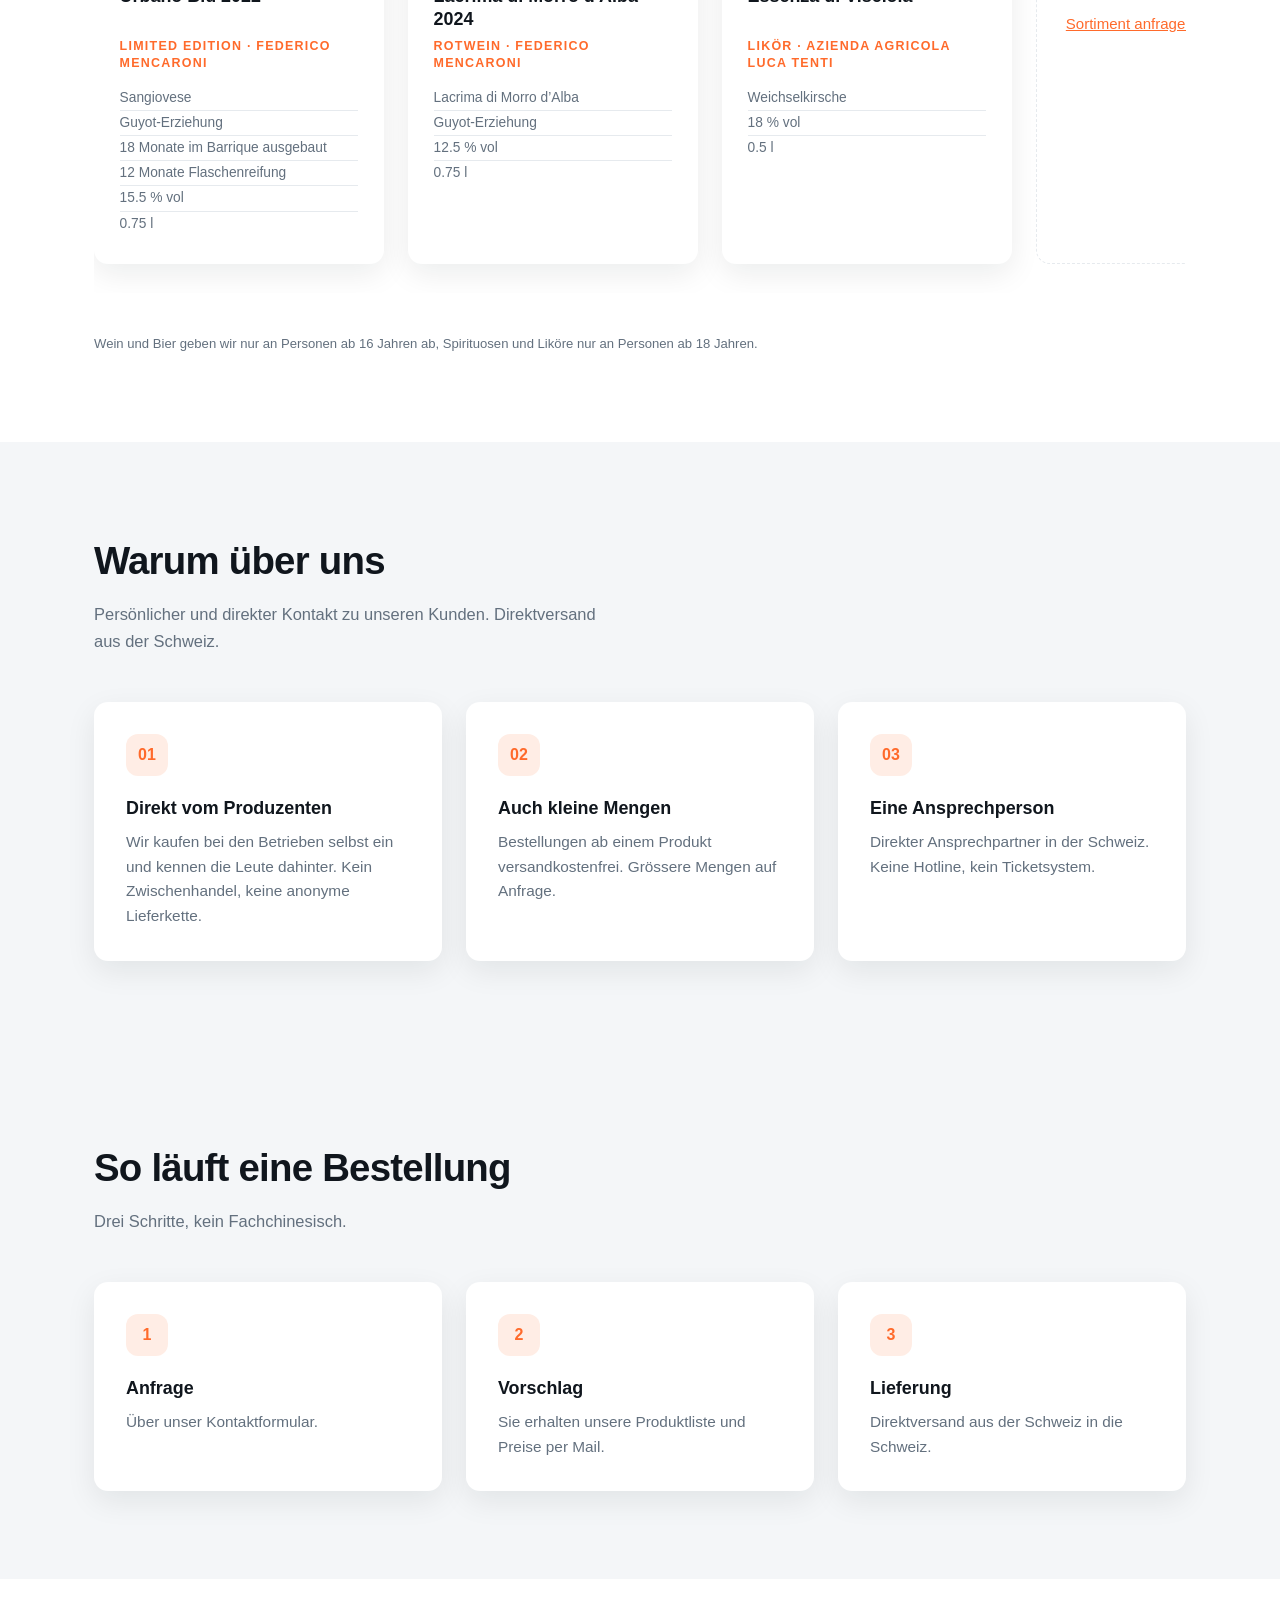
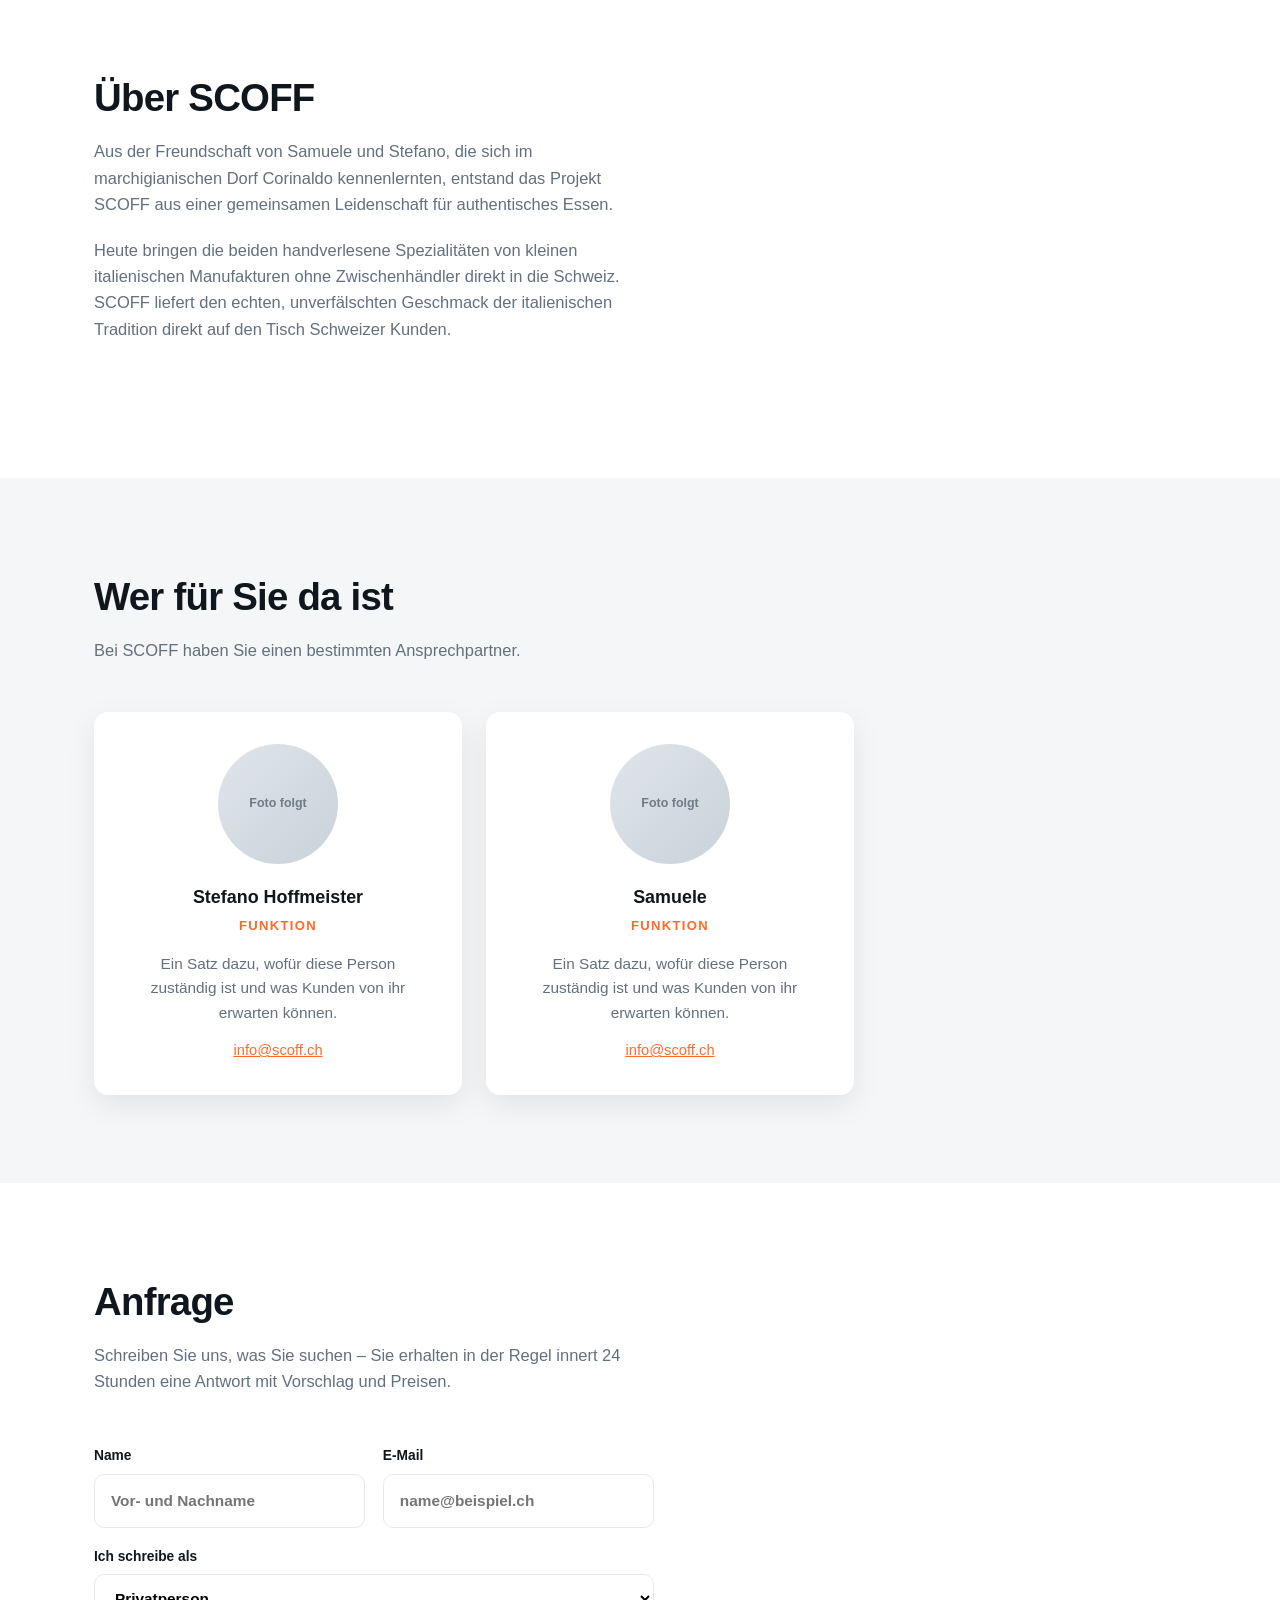
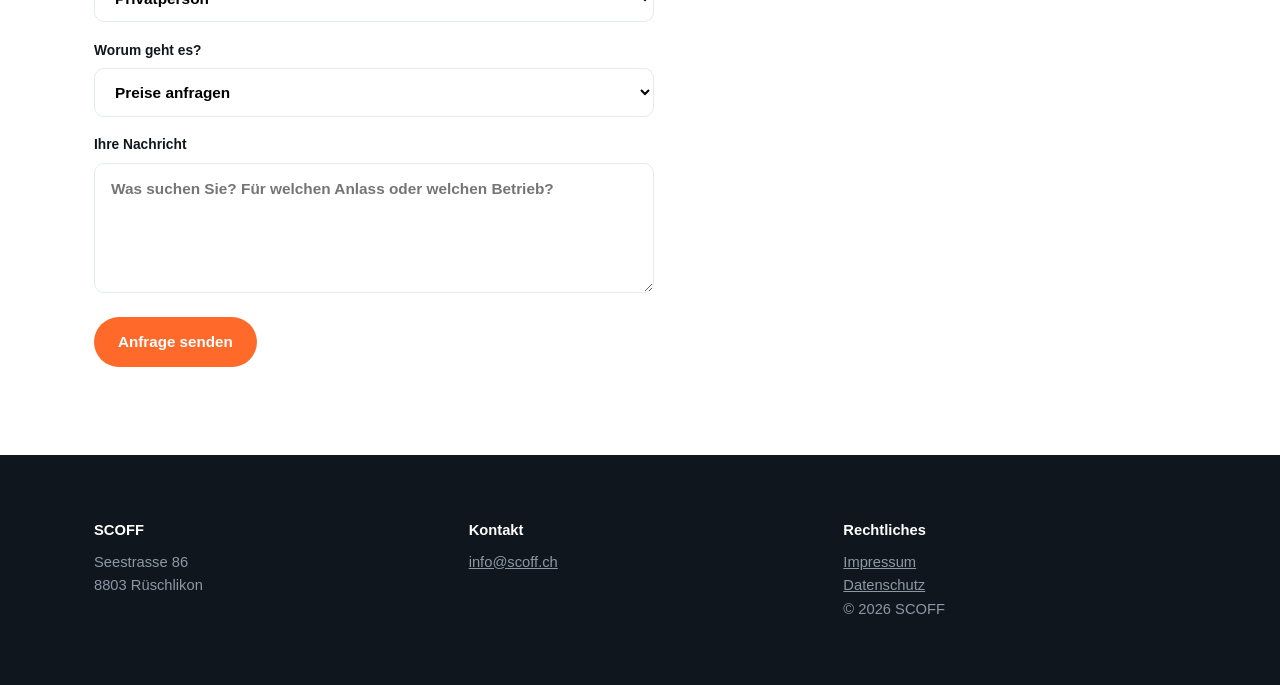
==== commit 2f49be6a: "Oeffnungszeiten und Preisliste entfernt, Entscheide vom Call" ====
--- a/index.html
+++ b/index.html
@@ -18,7 +18,7 @@
   <!-- Die Nummer hinter dem Dateinamen ist die Version. Wird sie erhöht,
        holen Browser die Datei neu statt aus dem Zwischenspeicher.
        Nach jeder Änderung an styles.css oder script.js hochzählen. -->
-  <link rel="stylesheet" href="styles.css?v=12">
+  <link rel="stylesheet" href="styles.css?v=15">
 </head>
 
 <body>
@@ -78,7 +78,7 @@
         <h1>Italienische Feinkost<span class="h1-zusatz">Manufakturprodukte · Weine</span></h1>
         <p class="lead">Handel mit italienischen Manufakturprodukten. Direktversand aus der Schweiz.</p>
         <div class="hero-aktionen">
-          <a class="btn btn--light" href="#kontakt">Preisliste anfragen</a>
+          <a class="btn btn--light" href="#kontakt">Preise anfragen</a>
         </div>
         <p class="hero-note">Seit 2026 · Lieferung in der ganzen Schweiz</p>
       </div>
@@ -280,17 +280,17 @@
     <!-- ===================== Kontakt ===================== -->
     <section class="section" id="kontakt">
       <div class="wrap">
-        <h2>Anfrage und Preisliste</h2>
+        <h2>Anfrage</h2>
         <p class="sub">Schreiben Sie uns, was Sie suchen – Sie erhalten in der Regel innert 24 Stunden eine Antwort mit
           Vorschlag und Preisen.</p>
 
-        <!-- PLATZHALTER: DEINE_FORM_ID in der nächsten Zeile durch die echte
-           Formspree-ID ersetzen. Sie steht nach dem Anlegen des Formulars auf
-           formspree.io und sieht etwa so aus: xayzbwqr
-           Vorher verschickt das Formular nichts. -->
-        <form class="form" action="https://formspree.io/f/DEINE_FORM_ID" method="POST">
-
-          <!-- Nach dem Absenden landet der Besucher auf der Danke-Seite. -->
+        <!-- Formspree-Formular "Scoff Kontakt" im Konto von Canuma Studio (info@canuma.ch).
+           Die Zieladresse der Anfragen wird auf formspree.io umgestellt, nicht hier. -->
+        <form class="form" id="anfrage-formular" action="https://formspree.io/f/xbglqllw" method="POST">
+
+          <!-- Weiterleitung auf die Danke-Seite. Im Gratis-Plan von Formspree wird dieses
+             Feld ignoriert – die Weiterleitung übernimmt deshalb script.js. Das Feld
+             bleibt als Rückfall für einen späteren bezahlten Plan. -->
           <input type="hidden" name="_next" value="https://canuma-studio.github.io/Scoff/danke.html">
           <!-- Betreffzeile der Mail, die bei euch ankommt. -->
           <input type="hidden" name="_subject" value="Neue Anfrage über die Website">
@@ -322,7 +322,7 @@
 
           <label for="anliegen">Worum geht es?
             <select id="anliegen" name="anliegen">
-              <option>Preisliste zusenden</option>
+              <option>Preise anfragen</option>
               <option>Beratung zu einem Produkt</option>
               <option>Bestellung</option>
               <option>Anderes</option>
@@ -333,6 +333,11 @@
             <textarea id="nachricht" name="nachricht"
               placeholder="Was suchen Sie? Für welchen Anlass oder welchen Betrieb?" required></textarea>
           </label>
+
+          <p class="form-fehler" id="form-fehler" role="alert" hidden>
+            Die Anfrage konnte leider nicht gesendet werden. Bitte versuchen Sie es
+            in einem Moment nochmals.
+          </p>
 
           <div><button class="btn" type="submit">Anfrage senden</button></div>
         </form>
@@ -356,10 +361,6 @@
         <a href="mailto:info@scoff.ch">info@scoff.ch</a>
       </div>
       <div>
-        <strong>Öffnungszeiten</strong>
-        Mo–Fr 08:00–17:00
-      </div>
-      <div>
         <strong>Rechtliches</strong>
         <a href="impressum.html">Impressum</a><br>
         <a href="datenschutz.html">Datenschutz</a><br>
@@ -368,7 +369,7 @@
     </div>
   </footer>
 
-  <script src="script.js?v=12"></script>
+  <script src="script.js?v=15"></script>
 </body>
 
 </html>
--- a/styles.css
+++ b/styles.css
@@ -17,6 +17,7 @@
   --accent-soft:   rgba(255, 106, 43, 0.12);
   --accent-ink:    #ffffff;
   --on-dark:       #aeb9c4;
+  --fehler:        #c62828;
 
   /* Abstände */
   --gap:           1.5rem;
@@ -53,7 +54,14 @@
   background: var(--bg);
   line-height: 1.6;
   -webkit-font-smoothing: antialiased;
-}
+  /* Fusszeile immer ganz unten, auch auf kurzen Seiten wie danke.html:
+     der Hauptinhalt füllt den freien Platz dazwischen. */
+  min-height: 100vh;
+  display: flex;
+  flex-direction: column;
+}
+
+main { flex: 1 0 auto; }
 
 img { max-width: 100%; display: block; }
 
@@ -494,6 +502,9 @@
 
 /* Spamfalle im Kontaktformular – darf nie sichtbar sein. */
 .gotcha { position: absolute; left: -9999px; width: 1px; height: 1px; }
+
+/* Meldung, falls das Absenden scheitert (von script.js eingeblendet) */
+.form-fehler { margin: 0; color: var(--fehler); font-weight: 700; }
 
 /* --- 10. Fusszeile ------------------------------------------------------- */
 .site-footer {
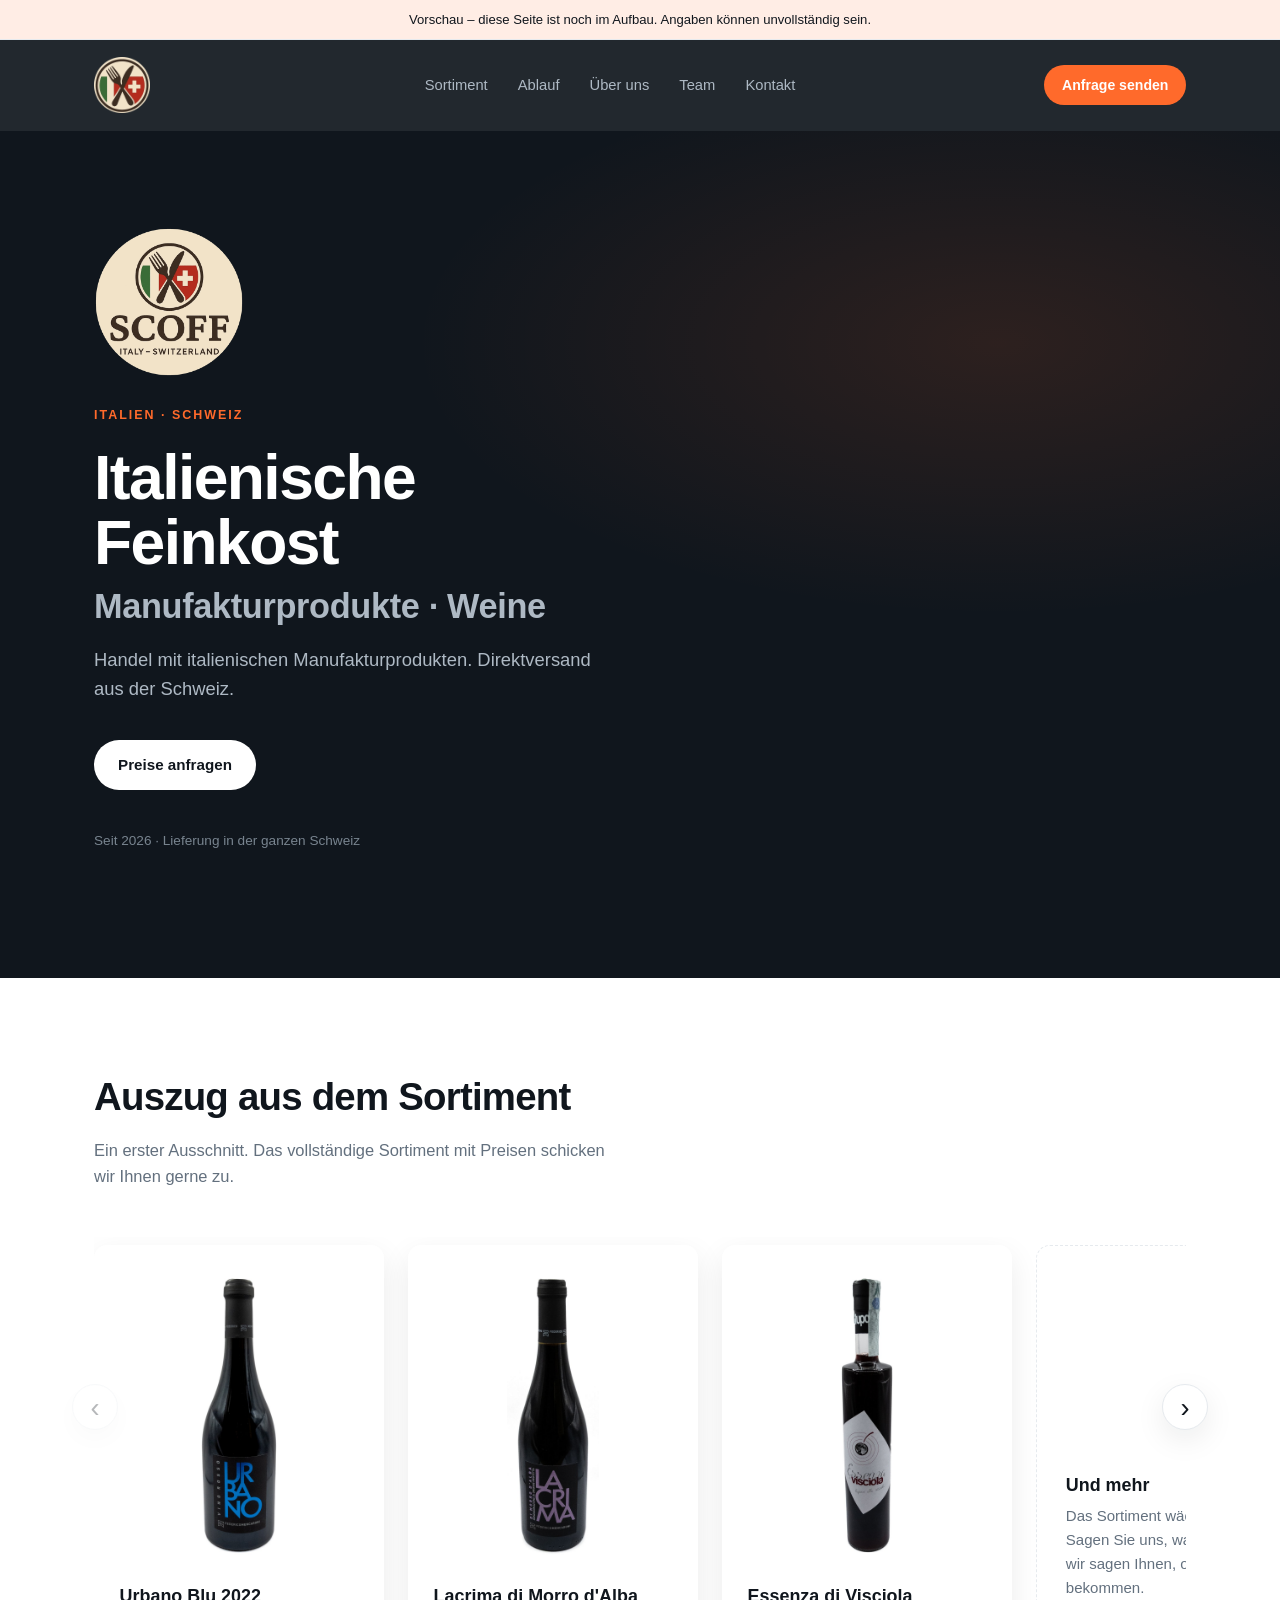
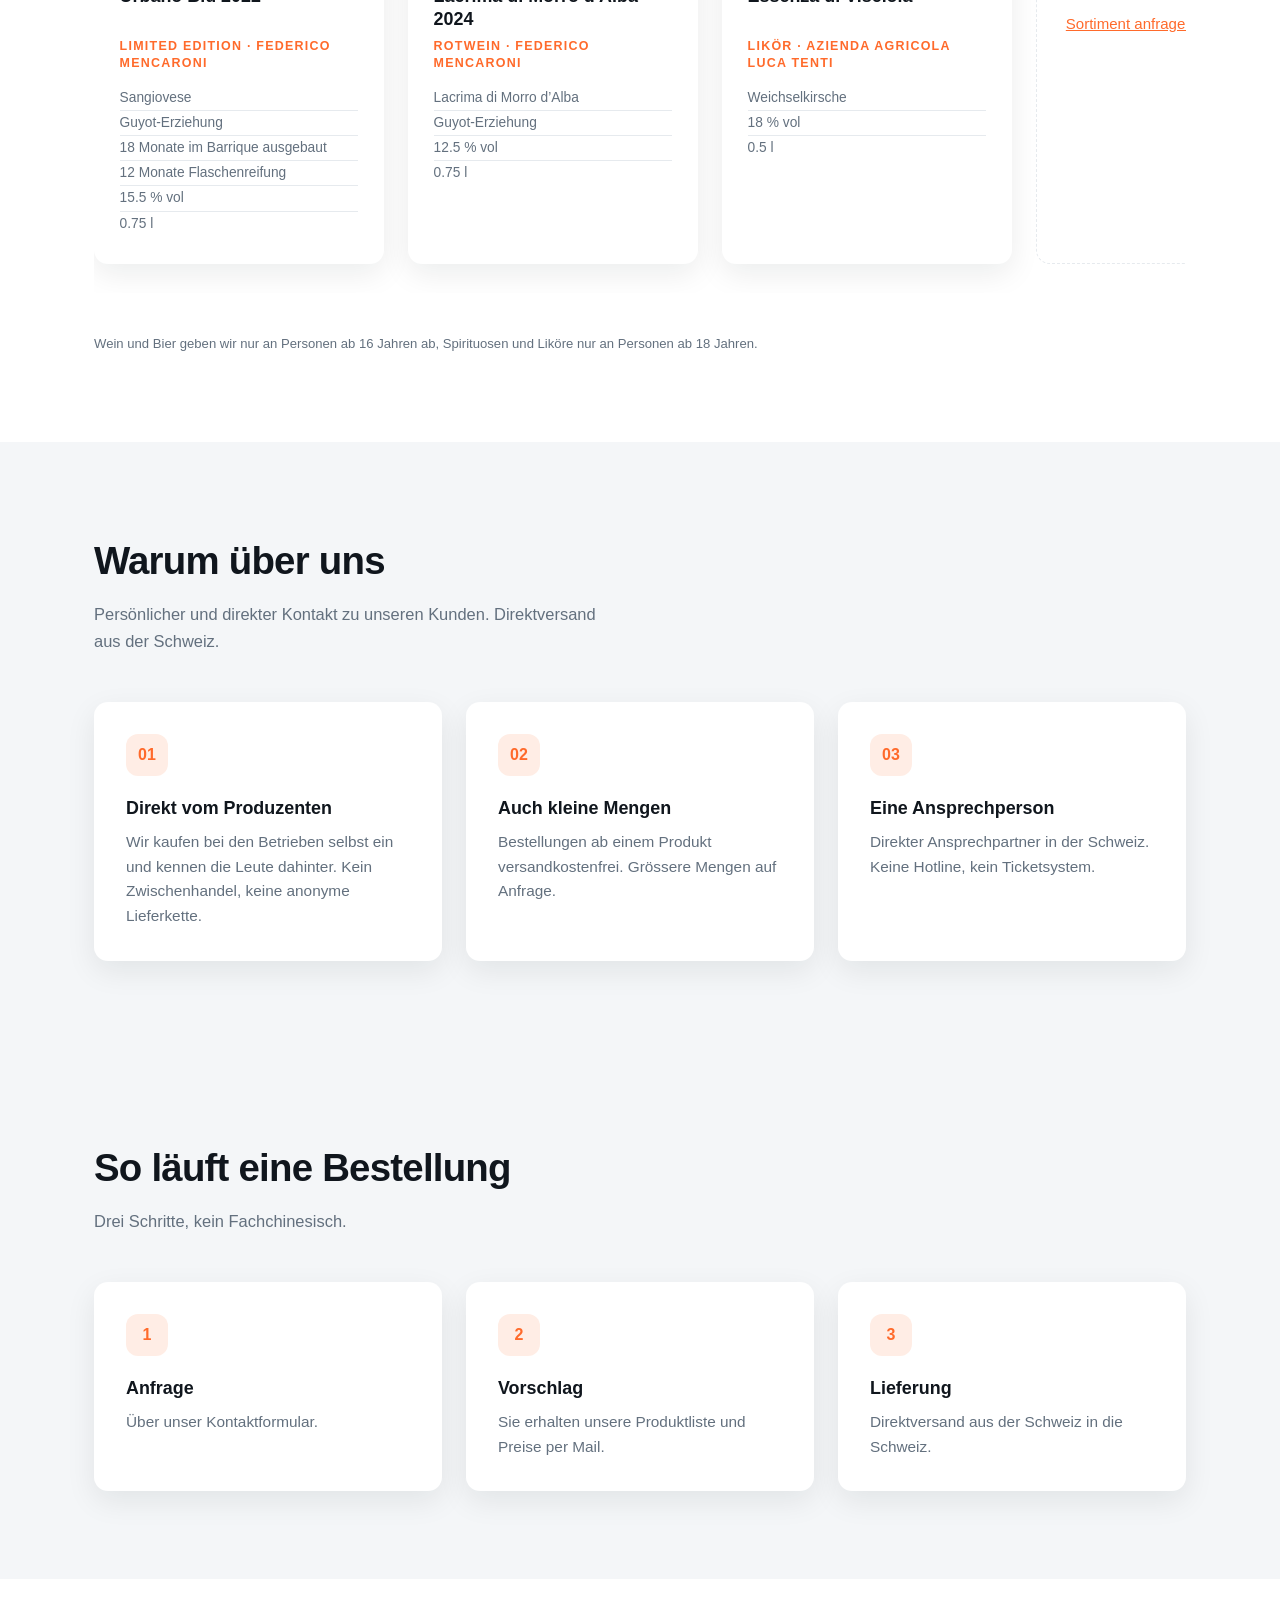
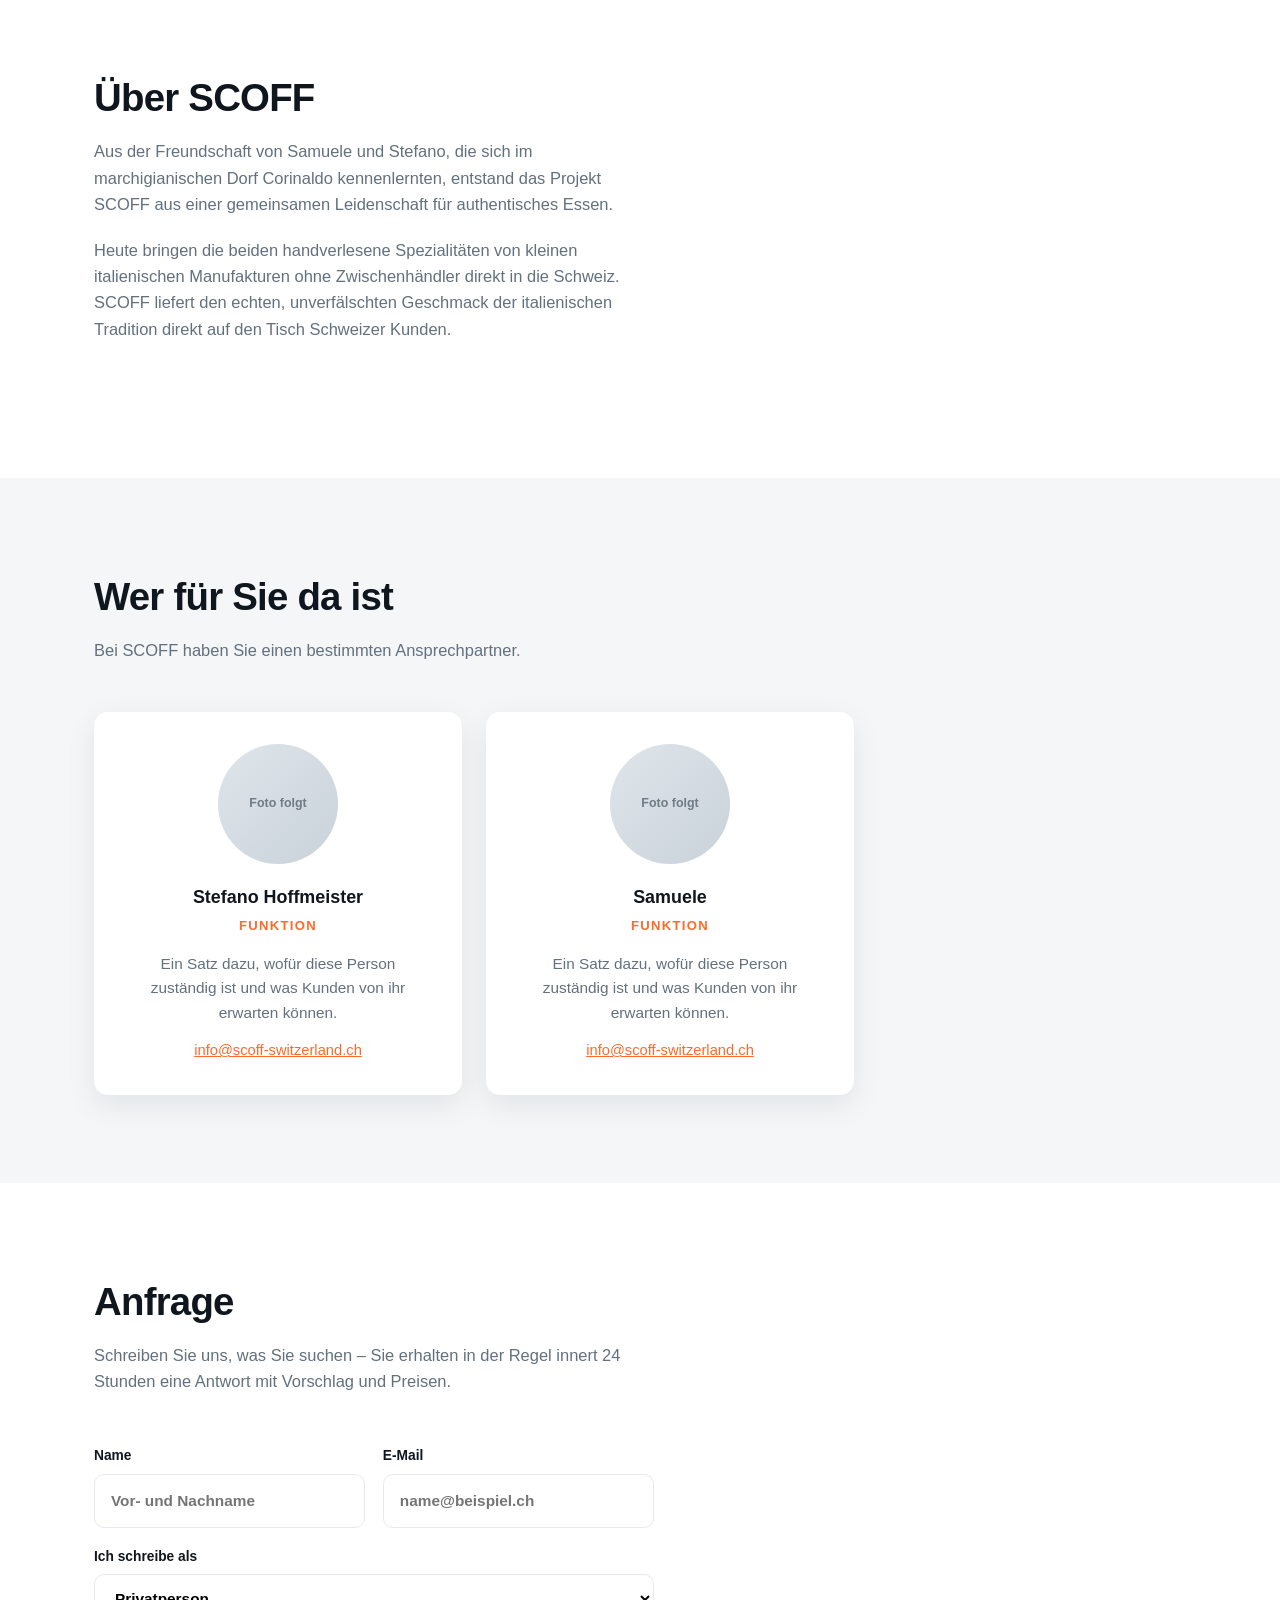
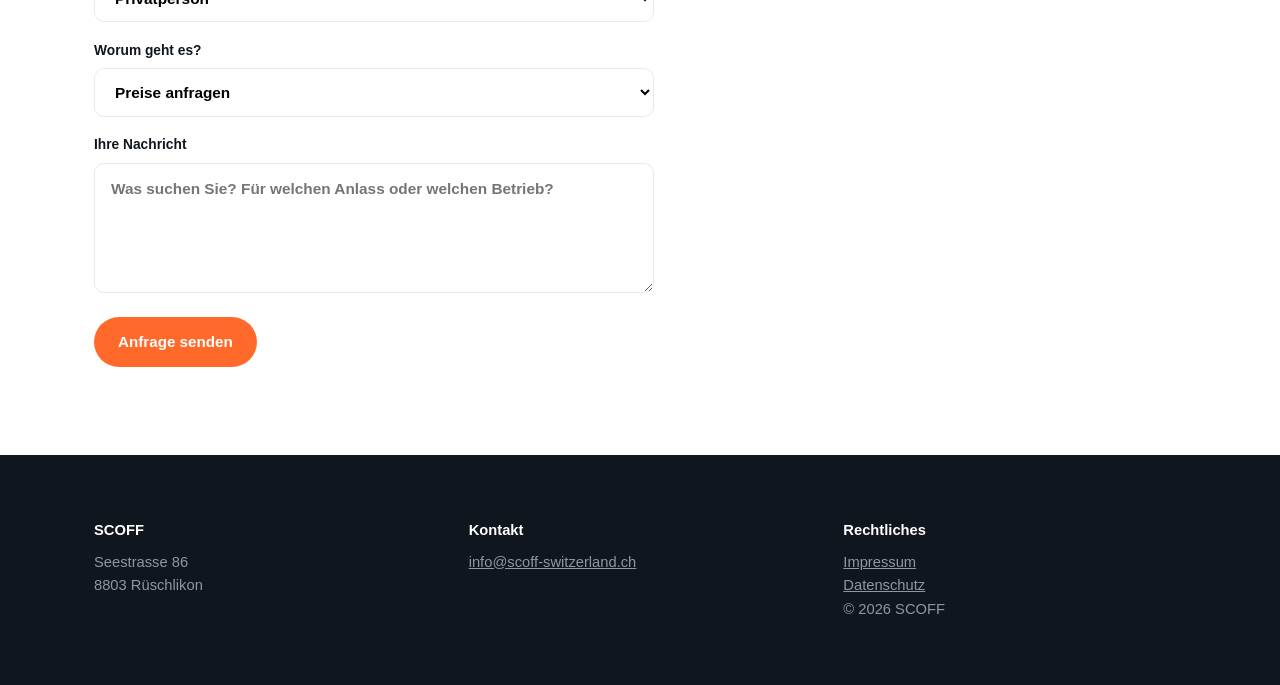
==== commit d14383a7: "Mailadresse info@scoff-switzerland.ch eingesetzt" ====
--- a/index.html
+++ b/index.html
@@ -256,7 +256,7 @@
             <p class="person-rolle">Funktion</p>
             <p>Ein Satz dazu, wofür diese Person zuständig ist und was Kunden von ihr erwarten können.</p>
             <p class="person-kontakt">
-              <a href="mailto:info@scoff.ch">info@scoff.ch</a>
+              <a href="mailto:info@scoff-switzerland.ch">info@scoff-switzerland.ch</a>
             </p>
           </article>
 
@@ -269,7 +269,7 @@
             <p class="person-rolle">Funktion</p>
             <p>Ein Satz dazu, wofür diese Person zuständig ist und was Kunden von ihr erwarten können.</p>
             <p class="person-kontakt">
-              <a href="mailto:info@scoff.ch">info@scoff.ch</a>
+              <a href="mailto:info@scoff-switzerland.ch">info@scoff-switzerland.ch</a>
             </p>
           </article>
 
@@ -349,7 +349,6 @@
   <!-- ===================== Fusszeile ===================== -->
   <footer class="site-footer">
     <div class="wrap">
-      <!-- PLATZHALTER: Telefon und E-Mail fehlen noch. -->
       <div>
         <strong>SCOFF</strong>
         Seestrasse 86<br>
@@ -357,8 +356,7 @@
       </div>
       <div>
         <strong>Kontakt</strong>
-        <!-- PLATZHALTER: echte E-Mail-Adresse eintragen, sobald die Domain steht. -->
-        <a href="mailto:info@scoff.ch">info@scoff.ch</a>
+        <a href="mailto:info@scoff-switzerland.ch">info@scoff-switzerland.ch</a>
       </div>
       <div>
         <strong>Rechtliches</strong>
